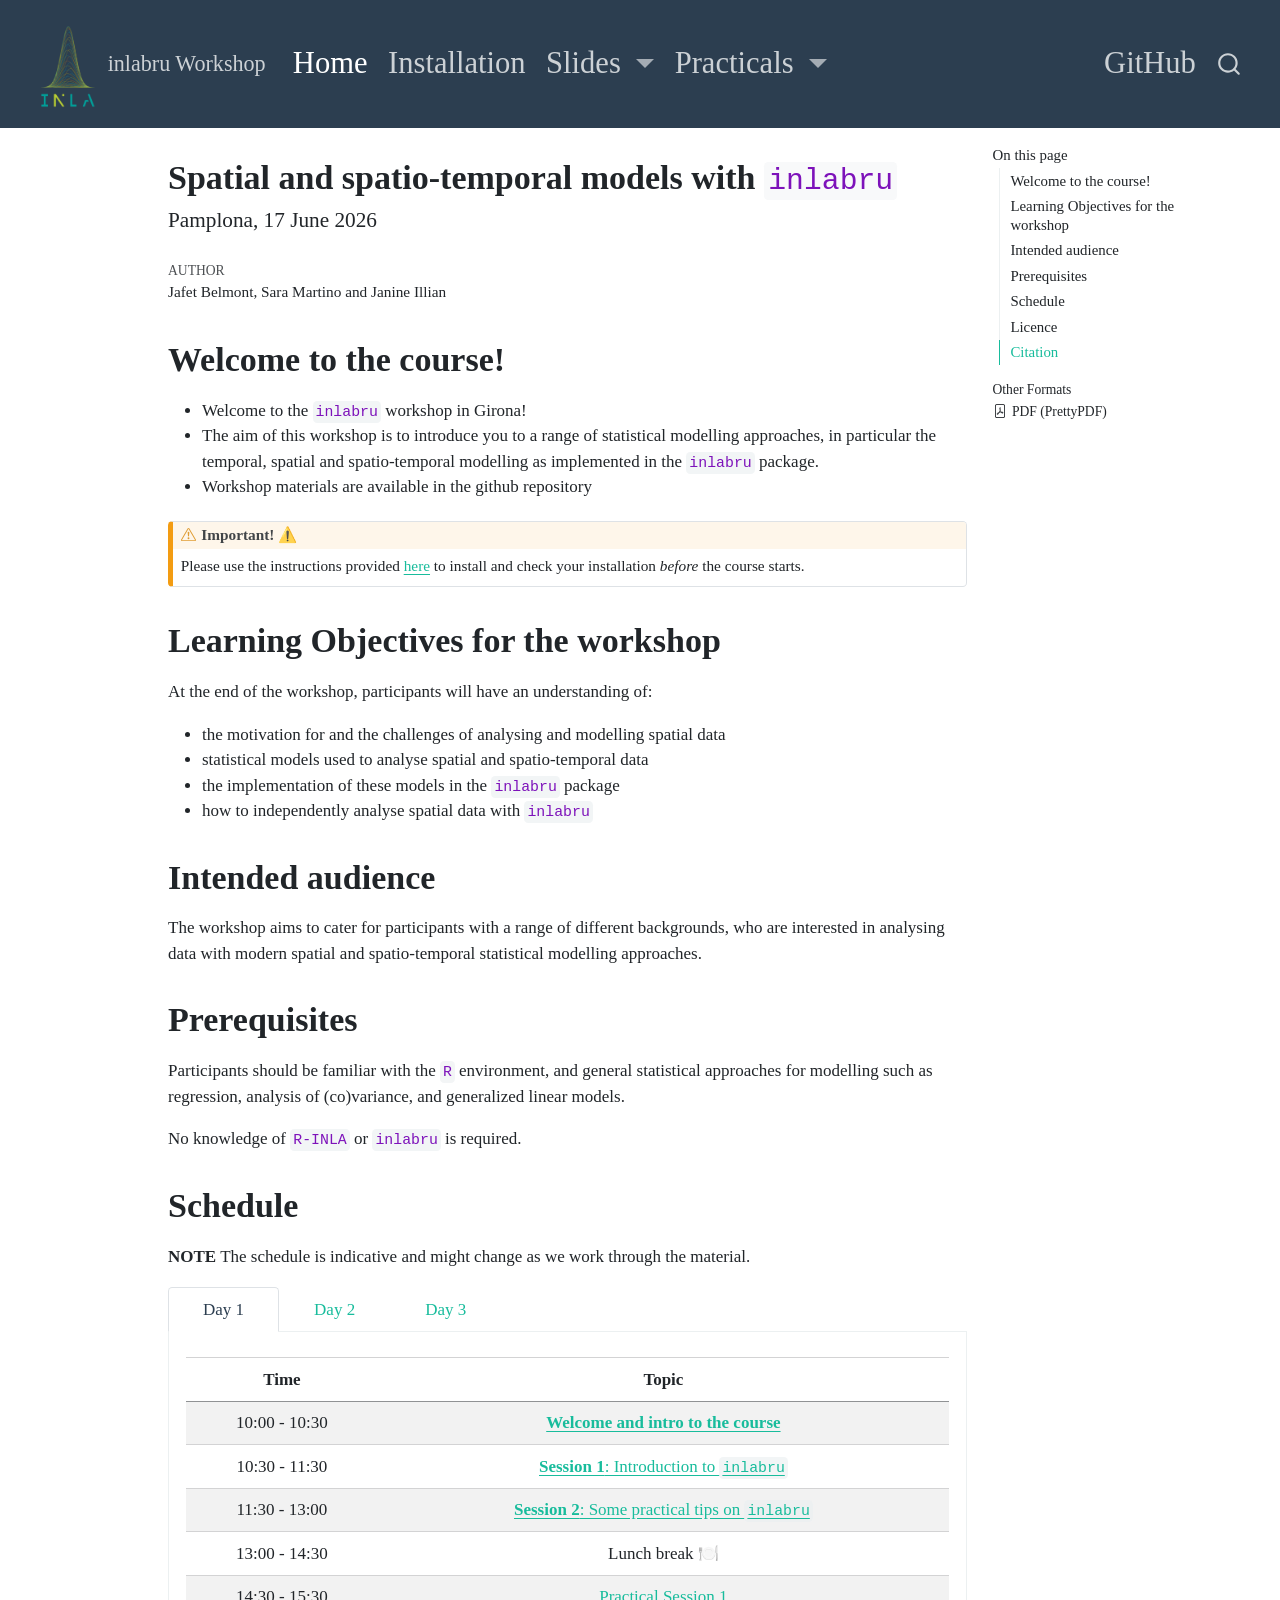
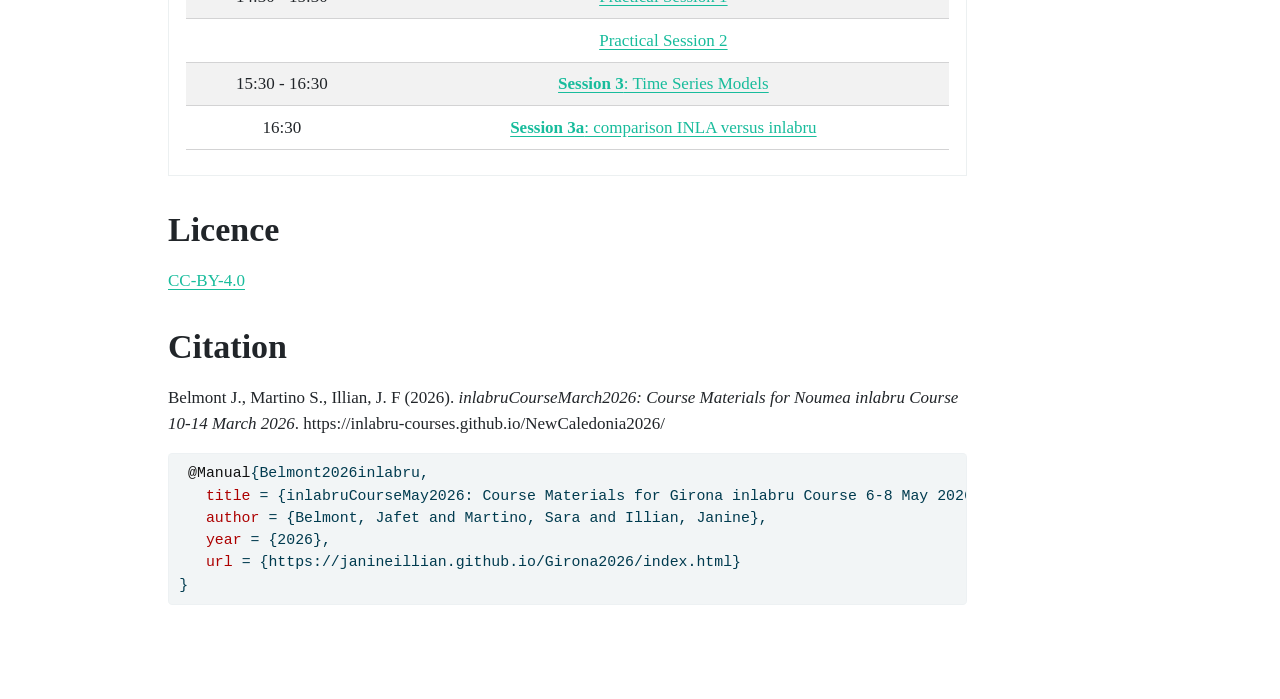
==== index.html @ 35b1e948 "Built site for gh-pages" ====
<!DOCTYPE html>
<html xmlns="http://www.w3.org/1999/xhtml" lang="en" xml:lang="en"><head>

<meta charset="utf-8">
<meta name="generator" content="quarto-1.8.27">

<meta name="viewport" content="width=device-width, initial-scale=1.0, user-scalable=yes">

<meta name="author" content="Jafet Belmont, Sara Martino and Janine Illian">

<title>Spatial and spatio-temporal models with inlabru – inlabru Workshop</title>
<style>
code{white-space: pre-wrap;}
span.smallcaps{font-variant: small-caps;}
div.columns{display: flex; gap: min(4vw, 1.5em);}
div.column{flex: auto; overflow-x: auto;}
div.hanging-indent{margin-left: 1.5em; text-indent: -1.5em;}
ul.task-list{list-style: none;}
ul.task-list li input[type="checkbox"] {
  width: 0.8em;
  margin: 0 0.8em 0.2em -1em; /* quarto-specific, see https://github.com/quarto-dev/quarto-cli/issues/4556 */ 
  vertical-align: middle;
}
/* CSS for syntax highlighting */
html { -webkit-text-size-adjust: 100%; }
pre > code.sourceCode { white-space: pre; position: relative; }
pre > code.sourceCode > span { display: inline-block; line-height: 1.25; }
pre > code.sourceCode > span:empty { height: 1.2em; }
.sourceCode { overflow: visible; }
code.sourceCode > span { color: inherit; text-decoration: inherit; }
div.sourceCode { margin: 1em 0; }
pre.sourceCode { margin: 0; }
@media screen {
div.sourceCode { overflow: auto; }
}
@media print {
pre > code.sourceCode { white-space: pre-wrap; }
pre > code.sourceCode > span { text-indent: -5em; padding-left: 5em; }
}
pre.numberSource code
  { counter-reset: source-line 0; }
pre.numberSource code > span
  { position: relative; left: -4em; counter-increment: source-line; }
pre.numberSource code > span > a:first-child::before
  { content: counter(source-line);
    position: relative; left: -1em; text-align: right; vertical-align: baseline;
    border: none; display: inline-block;
    -webkit-touch-callout: none; -webkit-user-select: none;
    -khtml-user-select: none; -moz-user-select: none;
    -ms-user-select: none; user-select: none;
    padding: 0 4px; width: 4em;
  }
pre.numberSource { margin-left: 3em;  padding-left: 4px; }
div.sourceCode
  {   }
@media screen {
pre > code.sourceCode > span > a:first-child::before { text-decoration: underline; }
}
</style>


<script src="site_libs/quarto-nav/quarto-nav.js"></script>
<script src="site_libs/quarto-nav/headroom.min.js"></script>
<script src="site_libs/clipboard/clipboard.min.js"></script>
<script src="site_libs/quarto-search/autocomplete.umd.js"></script>
<script src="site_libs/quarto-search/fuse.min.js"></script>
<script src="site_libs/quarto-search/quarto-search.js"></script>
<meta name="quarto:offset" content="./">
<script src="site_libs/quarto-html/quarto.js" type="module"></script>
<script src="site_libs/quarto-html/tabsets/tabsets.js" type="module"></script>
<script src="site_libs/quarto-html/axe/axe-check.js" type="module"></script>
<script src="site_libs/quarto-html/popper.min.js"></script>
<script src="site_libs/quarto-html/tippy.umd.min.js"></script>
<script src="site_libs/quarto-html/anchor.min.js"></script>
<link href="site_libs/quarto-html/tippy.css" rel="stylesheet">
<link href="site_libs/quarto-html/quarto-syntax-highlighting-ed96de9b727972fe78a7b5d16c58bf87.css" rel="stylesheet" id="quarto-text-highlighting-styles">
<script src="site_libs/bootstrap/bootstrap.min.js"></script>
<link href="site_libs/bootstrap/bootstrap-icons.css" rel="stylesheet">
<link href="site_libs/bootstrap/bootstrap-f18c9281aea6facc909155da86b4dea4.min.css" rel="stylesheet" append-hash="true" id="quarto-bootstrap" data-mode="light">
<script id="quarto-search-options" type="application/json">{
  "location": "navbar",
  "copy-button": false,
  "collapse-after": 3,
  "panel-placement": "end",
  "type": "overlay",
  "limit": 50,
  "keyboard-shortcut": [
    "f",
    "/",
    "s"
  ],
  "show-item-context": false,
  "language": {
    "search-no-results-text": "No results",
    "search-matching-documents-text": "matching documents",
    "search-copy-link-title": "Copy link to search",
    "search-hide-matches-text": "Hide additional matches",
    "search-more-match-text": "more match in this document",
    "search-more-matches-text": "more matches in this document",
    "search-clear-button-title": "Clear",
    "search-text-placeholder": "",
    "search-detached-cancel-button-title": "Cancel",
    "search-submit-button-title": "Submit",
    "search-label": "Search"
  }
}</script>


<link rel="stylesheet" href="include/webex.css">
</head>

<body class="nav-fixed quarto-light">

<div id="quarto-search-results"></div>
  <header id="quarto-header" class="headroom fixed-top">
    <nav class="navbar navbar-expand-lg " data-bs-theme="dark">
      <div class="navbar-container container-fluid">
      <div class="navbar-brand-container mx-auto">
    <a href="./index.html" class="navbar-brand navbar-brand-logo">
    <img src="./Image/INLA_logo.png" alt="" class="navbar-logo light-content">
    <img src="./Image/INLA_logo.png" alt="" class="navbar-logo dark-content">
    </a>
    <a class="navbar-brand" href="./index.html">
    <span class="navbar-title">inlabru Workshop</span>
    </a>
  </div>
            <div id="quarto-search" class="" title="Search"></div>
          <button class="navbar-toggler" type="button" data-bs-toggle="collapse" data-bs-target="#navbarCollapse" aria-controls="navbarCollapse" role="menu" aria-expanded="false" aria-label="Toggle navigation" onclick="if (window.quartoToggleHeadroom) { window.quartoToggleHeadroom(); }">
  <span class="navbar-toggler-icon"></span>
</button>
          <div class="collapse navbar-collapse" id="navbarCollapse">
            <ul class="navbar-nav navbar-nav-scroll me-auto">
  <li class="nav-item">
    <a class="nav-link active" href="./index.html" aria-current="page"> 
<span class="menu-text">Home</span></a>
  </li>  
  <li class="nav-item">
    <a class="nav-link" href="./Install_software.html"> 
<span class="menu-text">Installation</span></a>
  </li>  
  <li class="nav-item dropdown ">
    <a class="nav-link dropdown-toggle" href="#" id="nav-menu-slides" role="link" data-bs-toggle="dropdown" aria-expanded="false">
 <span class="menu-text">Slides</span>
    </a>
    <ul class="dropdown-menu" aria-labelledby="nav-menu-slides">    
        <li>
    <a class="dropdown-item" href="./Slides_Janine_pdf/intro_slides_inlabru_course.pdf">
 <span class="dropdown-text">Slides Intro</span></a>
  </li>  
        <li>
    <a class="dropdown-item" href="./slides/slides_1.html">
 <span class="dropdown-text">Slides 1 - Introduction</span></a>
  </li>  
        <li>
    <a class="dropdown-item" href="./slides/slides_2.html">
 <span class="dropdown-text">Slides 2 - Practical tips</span></a>
  </li>  
        <li>
    <a class="dropdown-item" href="./slides/slides_3.html">
 <span class="dropdown-text">Slides 3 - Temporal Models</span></a>
  </li>  
        <li>
    <a class="dropdown-item" href="./Slides_Janine_pdf/inla_inlabru_comparison.pdf" target="_blank">
 <span class="dropdown-text">Lecture 3a - Comparison INLA and inlabru (PDF)</span></a>
  </li>  
        <li>
    <a class="dropdown-item" href="./Slides_Janine_pdf/slides_session4_inlabru.pdf" target="_blank">
 <span class="dropdown-text">Lecture 4 - Intro to spatial modelling (PDF)</span></a>
  </li>  
        <li>
    <a class="dropdown-item" href="./Slides_Janine_pdf/slides_session5_inlabru.pdf" target="_blank">
 <span class="dropdown-text">Lecture 5 - Area Data (PDF)</span></a>
  </li>  
        <li>
    <a class="dropdown-item" href="./Slides_Janine_pdf/slides_session6_inlabru.pdf" target="_blank">
 <span class="dropdown-text">Lecture 6 - Geostatistics (PDF)</span></a>
  </li>  
        <li>
    <a class="dropdown-item" href="./Slides_Janine_pdf/slides_session7_inlabru.pdf" target="_blank">
 <span class="dropdown-text">Lecture 7 - Point Processes (PDF)</span></a>
  </li>  
        <li>
    <a class="dropdown-item" href="./slides/slides_spatioTemporal.html">
 <span class="dropdown-text">Slides 8 - Spatio-Temporal Models</span></a>
  </li>  
        <li>
    <a class="dropdown-item" href="./slides/slides_Model_Comparison.html">
 <span class="dropdown-text">Slides 9 - Model Comparison</span></a>
  </li>  
        <li>
    <a class="dropdown-item" href="./Slides_Janine_pdf/slides_session10_inlabru.pdf" target="_blank">
 <span class="dropdown-text">Slides 10 - Multiple Likelihoods Models</span></a>
  </li>  
    </ul>
  </li>
  <li class="nav-item dropdown ">
    <a class="nav-link dropdown-toggle" href="#" id="nav-menu-practicals" role="link" data-bs-toggle="dropdown" aria-expanded="false">
 <span class="menu-text">Practicals</span>
    </a>
    <ul class="dropdown-menu" aria-labelledby="nav-menu-practicals">    
        <li>
    <a class="dropdown-item" href="./practicals/LMM_ex.html">
 <span class="dropdown-text">Practical 1 - Fit LMM</span></a>
  </li>  
        <li>
    <a class="dropdown-item" href="./practicals/GLMM_fit.html">
 <span class="dropdown-text">Practical 2 - Fit GLMM</span></a>
  </li>  
        <li>
    <a class="dropdown-item" href="./day2_practical_3.html">
 <span class="dropdown-text">Practical 3 - Temporal Models</span></a>
  </li>  
        <li>
    <a class="dropdown-item" href="./day2_practical_4.html">
 <span class="dropdown-text">Practical 4 - Spatial Data Types</span></a>
  </li>  
        <li>
    <a class="dropdown-item" href="./day3_practical_5.html">
 <span class="dropdown-text">Practical 5 - Spatial Models</span></a>
  </li>  
        <li>
    <a class="dropdown-item" href="./day4_practical_6.html">
 <span class="dropdown-text">Practical 6 - Spatio-Temporal Models and Model Comparison</span></a>
  </li>  
        <li>
    <a class="dropdown-item" href="./day4_practical_7.html">
 <span class="dropdown-text">Practical 7 - Multiple Likelihoods Models</span></a>
  </li>  
    </ul>
  </li>
</ul>
            <ul class="navbar-nav navbar-nav-scroll ms-auto">
  <li class="nav-item">
    <a class="nav-link" href="https://github.com/inlabru-courses/NewCaledonia2026"> <i class="bi bi-brands/github" role="img">
</i> 
<span class="menu-text">GitHub</span></a>
  </li>  
</ul>
          </div> <!-- /navcollapse -->
            <div class="quarto-navbar-tools">
</div>
      </div> <!-- /container-fluid -->
    </nav>
</header>
<!-- content -->
<div id="quarto-content" class="quarto-container page-columns page-rows-contents page-layout-article page-navbar">
<!-- sidebar -->
<!-- margin-sidebar -->
    <div id="quarto-margin-sidebar" class="sidebar margin-sidebar">
        <nav id="TOC" role="doc-toc" class="toc-active">
    <h2 id="toc-title">On this page</h2>
   
  <ul>
  <li><a href="#welcome-to-the-course" id="toc-welcome-to-the-course" class="nav-link active" data-scroll-target="#welcome-to-the-course">Welcome to the course!</a></li>
  <li><a href="#learning-objectives-for-the-workshop" id="toc-learning-objectives-for-the-workshop" class="nav-link" data-scroll-target="#learning-objectives-for-the-workshop">Learning Objectives for the workshop</a></li>
  <li><a href="#intended-audience" id="toc-intended-audience" class="nav-link" data-scroll-target="#intended-audience">Intended audience</a></li>
  <li><a href="#prerequisites" id="toc-prerequisites" class="nav-link" data-scroll-target="#prerequisites">Prerequisites</a></li>
  <li><a href="#schedule-tabs" id="toc-schedule-tabs" class="nav-link" data-scroll-target="#schedule-tabs">Schedule</a></li>
  <li><a href="#licence" id="toc-licence" class="nav-link" data-scroll-target="#licence">Licence</a></li>
  <li><a href="#citation" id="toc-citation" class="nav-link" data-scroll-target="#citation">Citation</a></li>
  </ul>
<div class="quarto-alternate-formats"><h2>Other Formats</h2><ul><li><a href="index.pdf"><i class="bi bi-file-pdf"></i>PDF (PrettyPDF)</a></li></ul></div></nav>
    </div>
<!-- main -->
<main class="content" id="quarto-document-content">

<header id="title-block-header" class="quarto-title-block default">
<div class="quarto-title">
<h1 class="title">Spatial and spatio-temporal models with <code>inlabru</code></h1>
<p class="subtitle lead">Pamplona, 17 June 2026</p>
</div>



<div class="quarto-title-meta">

    <div>
    <div class="quarto-title-meta-heading">Author</div>
    <div class="quarto-title-meta-contents">
             <p>Jafet Belmont, Sara Martino and Janine Illian </p>
          </div>
  </div>
    
  
    
  </div>
  


</header>


<section id="welcome-to-the-course" class="level1">
<h1>Welcome to the course!</h1>
<ul>
<li>Welcome to the <code>inlabru</code> workshop in Girona!</li>
<li>The aim of this workshop is to introduce you to a range of statistical modelling approaches, in particular the temporal, spatial and spatio-temporal modelling as implemented in the <code>inlabru</code> package.</li>
<li>Workshop materials are available in the github repository</li>
</ul>
<div class="callout callout-style-default callout-warning callout-titled">
<div class="callout-header d-flex align-content-center">
<div class="callout-icon-container">
<i class="callout-icon"></i>
</div>
<div class="callout-title-container flex-fill">
<span class="screen-reader-only">Warning</span>Important! ⚠️
</div>
</div>
<div class="callout-body-container callout-body">
<p>Please use the instructions provided <a href="./Install_software.html">here</a> to install and check your installation <em>before</em> the course starts.</p>
</div>
</div>
</section>
<section id="learning-objectives-for-the-workshop" class="level1">
<h1>Learning Objectives for the workshop</h1>
<p>At the end of the workshop, participants will have an understanding of:</p>
<ul>
<li>the motivation for and the challenges of analysing and modelling spatial data</li>
<li>statistical models used to analyse spatial and spatio-temporal data</li>
<li>the implementation of these models in the <code>inlabru</code> package</li>
<li>how to independently analyse spatial data with <code>inlabru</code></li>
</ul>
</section>
<section id="intended-audience" class="level1">
<h1>Intended audience</h1>
<p>The workshop aims to cater for participants with a range of different backgrounds, who are interested in analysing data with modern spatial and spatio-temporal statistical modelling approaches.</p>
</section>
<section id="prerequisites" class="level1">
<h1>Prerequisites</h1>
<p>Participants should be familiar with the <code>R</code> environment, and general statistical approaches for modelling such as regression, analysis of (co)variance, and generalized linear models.​</p>
<p>No knowledge of <code>R-INLA</code> or <code>inlabru</code> is required.</p>
</section>
<section id="schedule-tabs" class="level1">
<h1>Schedule</h1>
<p><strong>NOTE</strong> The schedule is indicative and might change as we work through the material.</p>
<div class="tabset-margin-container"></div><div class="panel-tabset">
<ul class="nav nav-tabs" role="tablist"><li class="nav-item" role="presentation"><a class="nav-link active" id="tabset-1-1-tab" data-bs-toggle="tab" data-bs-target="#tabset-1-1" role="tab" aria-controls="tabset-1-1" aria-selected="true" href="">Day 1</a></li><li class="nav-item" role="presentation"><a class="nav-link" id="tabset-1-2-tab" data-bs-toggle="tab" data-bs-target="#tabset-1-2" role="tab" aria-controls="tabset-1-2" aria-selected="false" href="">Day 2</a></li><li class="nav-item" role="presentation"><a class="nav-link" id="tabset-1-3-tab" data-bs-toggle="tab" data-bs-target="#tabset-1-3" role="tab" aria-controls="tabset-1-3" aria-selected="false" href="">Day 3</a></li></ul>
<div class="tab-content">
<div id="tabset-1-1" class="tab-pane active" role="tabpanel" aria-labelledby="tabset-1-1-tab">
<table class="table-striped table-hover caption-top table">
<thead>
<tr class="header">
<th style="text-align: center;">Time</th>
<th style="text-align: center;">Topic</th>
</tr>
</thead>
<tbody>
<tr class="odd">
<td style="text-align: center;">10:00 - 10:30</td>
<td style="text-align: center;"><a href="Slides_Janine_pdf/intro_slides_inlabru_course.pdf"><strong>Welcome and intro to the course</strong></a></td>
</tr>
<tr class="even">
<td style="text-align: center;">10:30 - 11:30</td>
<td style="text-align: center;"><a href="slides/slides_1.html"><strong>Session 1</strong>: Introduction to <code>inlabru</code></a></td>
</tr>
<tr class="odd">
<td style="text-align: center;">11:30 - 13:00</td>
<td style="text-align: center;"><a href="slides/slides_2.html"><strong>Session 2</strong>: Some practical tips on <code>inlabru</code></a></td>
</tr>
<tr class="even">
<td style="text-align: center;">13:00 - 14:30</td>
<td style="text-align: center;">Lunch break 🍽️</td>
</tr>
<tr class="odd">
<td style="text-align: center;">14:30 - 15:30</td>
<td style="text-align: center;"><a href="./practicals/LMM_ex.html">Practical Session 1</a></td>
</tr>
<tr class="even">
<td style="text-align: center;"></td>
<td style="text-align: center;"><a href="./practicals/GLMM_fit.html">Practical Session 2</a></td>
</tr>
<tr class="odd">
<td style="text-align: center;">15:30 - 16:30</td>
<td style="text-align: center;"><a href="slides/slides_3.html"><strong>Session 3</strong>: Time Series Models</a></td>
</tr>
<tr class="even">
<td style="text-align: center;">16:30</td>
<td style="text-align: center;"><a href="Slides_Janine_pdf/inla_inlabru_comparison.pdf"><strong>Session 3a</strong>: comparison INLA versus inlabru</a></td>
</tr>
</tbody>
</table>
</div>
<div id="tabset-1-2" class="tab-pane" role="tabpanel" aria-labelledby="tabset-1-2-tab">
<table class="table-striped table-hover caption-top table">
<thead>
<tr class="header">
<th style="text-align: center;">Time</th>
<th style="text-align: center;">Topic</th>
</tr>
</thead>
<tbody>
<tr class="odd">
<td style="text-align: center;">9:15 - 11:00</td>
<td style="text-align: center;"><a href="day2_practical_3.html">Practical Session 3</a></td>
</tr>
<tr class="even">
<td style="text-align: center;">11:00 - 12:00</td>
<td style="text-align: center;"><a href="Slides_Janine_pdf/slides_session_4_inlabru.pdf"><strong>Session 4</strong>: Introduction to Spatial Statistics</a></td>
</tr>
<tr class="odd">
<td style="text-align: center;">12:00 - 13:00</td>
<td style="text-align: center;">Lunch break 🍽️</td>
</tr>
<tr class="even">
<td style="text-align: center;">13:00 - 14:00</td>
<td style="text-align: center;"><a href="day2_practical_4.html">Practical Session 4</a></td>
</tr>
<tr class="odd">
<td style="text-align: center;">14.00 - 15:00</td>
<td style="text-align: center;"><a href="Slides_Janine_pdf/slides_session_5_inlabru.pdf"><strong>Session 5</strong>: Areal processes</a></td>
</tr>
<tr class="even">
<td style="text-align: center;">15:00 - 16:00</td>
<td style="text-align: center;"><a href="Slides_Janine_pdf/slides_session_6_inlabru.pdf"><strong>Session 6</strong>: Geostatistics</a></td>
</tr>
</tbody>
</table>
</div>
<div id="tabset-1-3" class="tab-pane" role="tabpanel" aria-labelledby="tabset-1-3-tab">
<table class="table-striped table-hover caption-top table">
<thead>
<tr class="header">
<th style="text-align: center;">Time</th>
<th style="text-align: center;">Topic</th>
</tr>
</thead>
<tbody>
<tr class="odd">
<td style="text-align: center;">09:15 - 11:00</td>
<td style="text-align: center;"><a href="day3_practical_5.html">Practical Session 5</a></td>
</tr>
<tr class="even">
<td style="text-align: center;">11:00 - 12:00</td>
<td style="text-align: center;"><a href="Slides_Janine_pdf/slides_session_7_inlabru.pdf"><strong>Session 7</strong>: Point Processes</a></td>
</tr>
<tr class="odd">
<td style="text-align: center;">12:00 - 13:00</td>
<td style="text-align: center;">Lunch break 🍽️</td>
</tr>
<tr class="even">
<td style="text-align: center;">13:00 - 14:00</td>
<td style="text-align: center;"><a href="day3_practical_5.html">Practical Session 5 (continued)</a></td>
</tr>
<tr class="odd">
<td style="text-align: center;">14:00 - 15:00</td>
<td style="text-align: center;"><a href="./slides/slides_spatioTemporal.html"><strong>Session 8</strong>: Spatiotemporal models</a></td>
</tr>
<tr class="even">
<td style="text-align: center;">15:00 - 16:00</td>
<td style="text-align: center;"><a href="Slides_Janine_pdf/slides_session_10_inlabru.pdf"><strong>Session 9</strong>: Multi-likelihood/joint likelihood models</a></td>
</tr>
<tr class="odd">
<td style="text-align: center;">16:00 - 17:00</td>
<td style="text-align: center;"><a href="./slides/slides_Closing_Remarks.html">Closing session</a> and discussion</td>
</tr>
</tbody>
</table>
</div>
</div>
</div>
</section>
<section id="licence" class="level1">
<h1>Licence</h1>
<p><a href="https://creativecommons.org/licenses/by/4.0/">CC-BY-4.0</a></p>
</section>
<section id="citation" class="level1">
<h1>Citation</h1>
<p>Belmont J., Martino S., Illian, J. F (2026). <em>inlabruCourseMarch2026: Course Materials for Noumea inlabru Course 10-14 March 2026</em>. https://inlabru-courses.github.io/NewCaledonia2026/</p>
<div class="code-copy-outer-scaffold"><div class="sourceCode" id="cb1"><pre class="sourceCode bibtex code-with-copy"><code class="sourceCode bibtex"><span id="cb1-1"><a href="#cb1-1" aria-hidden="true" tabindex="-1"></a><span class="co"> </span><span class="va">@Manual</span>{<span class="ot">Belmont2026inlabru</span>,</span>
<span id="cb1-2"><a href="#cb1-2" aria-hidden="true" tabindex="-1"></a>   <span class="dt">title</span> = {inlabruCourseMay2026: Course Materials for Girona inlabru Course 6-8 May 2026},</span>
<span id="cb1-3"><a href="#cb1-3" aria-hidden="true" tabindex="-1"></a>   <span class="dt">author</span> = {Belmont, Jafet and Martino, Sara and Illian, Janine},</span>
<span id="cb1-4"><a href="#cb1-4" aria-hidden="true" tabindex="-1"></a>   <span class="dt">year</span> = {2026},</span>
<span id="cb1-5"><a href="#cb1-5" aria-hidden="true" tabindex="-1"></a>   <span class="dt">url</span> = {https://janineillian.github.io/Girona2026/index.html}</span>
<span id="cb1-6"><a href="#cb1-6" aria-hidden="true" tabindex="-1"></a>}</span></code></pre></div><button title="Copy to Clipboard" class="code-copy-button"><i class="bi"></i></button></div>


</section>

</main> <!-- /main -->
<script>

/* update total correct if #webex-total_correct exists */
update_total_correct = function() {
  console.log("webex: update total_correct");

  var t = document.getElementsByClassName("webex-total_correct");
  for (var i = 0; i < t.length; i++) {
    p = t[i].parentElement;
    var correct = p.getElementsByClassName("webex-correct").length;
    var solvemes = p.getElementsByClassName("webex-solveme").length;
    var radiogroups = p.getElementsByClassName("webex-radiogroup").length;
    var selects = p.getElementsByClassName("webex-select").length;

    t[i].innerHTML = correct + " of " + (solvemes + radiogroups + selects) + " correct";
  }
}

/* webex-solution button toggling function */
b_func = function() {
  console.log("webex: toggle hide");

  var cl = this.parentElement.classList;
  if (cl.contains('open')) {
    cl.remove("open");
  } else {
    cl.add("open");
  }
}

/* check answers */
check_func = function() {
  console.log("webex: check answers");

  var cl = this.parentElement.classList;
  if (cl.contains('unchecked')) {
    cl.remove("unchecked");
    this.innerHTML = "Hide Answers";
  } else {
    cl.add("unchecked");
    this.innerHTML = "Show Answers";
  }
}

/* function for checking solveme answers */
solveme_func = function(e) {
  console.log("webex: check solveme");

  var real_answers = JSON.parse(this.dataset.answer);
  var my_answer = this.value;
  var cl = this.classList;
  if (cl.contains("ignorecase")) {
    my_answer = my_answer.toLowerCase();
  }
  if (cl.contains("nospaces")) {
    my_answer = my_answer.replace(/ /g, "")
  }

  if (my_answer == "") {
    cl.remove("webex-correct");
    cl.remove("webex-incorrect");
  } else if (real_answers.includes(my_answer)) {
    cl.add("webex-correct");
    cl.remove("webex-incorrect");
  } else {
    cl.add("webex-incorrect");
    cl.remove("webex-correct");
  }

  // match numeric answers within a specified tolerance
  if(this.dataset.tol > 0){
    var tol = JSON.parse(this.dataset.tol);
    var matches = real_answers.map(x => Math.abs(x - my_answer) < tol)
    if (matches.reduce((a, b) => a + b, 0) > 0) {
      cl.add("webex-correct");
    } else {
      cl.remove("webex-correct");
    }
  }

  // added regex bit
  if (cl.contains("regex")){
    answer_regex = RegExp(real_answers.join("|"))
    if (answer_regex.test(my_answer)) {
      cl.add("webex-correct");
    }
  }

  update_total_correct();
}

/* function for checking select answers */
select_func = function(e) {
  console.log("webex: check select");

  var cl = this.classList

  /* add style */
  cl.remove("webex-incorrect");
  cl.remove("webex-correct");
  if (this.value == "answer") {
    cl.add("webex-correct");
  } else if (this.value != "blank") {
    cl.add("webex-incorrect");
  }

  update_total_correct();
}

/* function for checking radiogroups answers */
radiogroups_func = function(e) {
  console.log("webex: check radiogroups");

  var checked_button = document.querySelector('input[name=' + this.id + ']:checked');
  var cl = checked_button.parentElement.classList;
  var labels = checked_button.parentElement.parentElement.children;

  /* get rid of styles */
  for (i = 0; i < labels.length; i++) {
    labels[i].classList.remove("webex-incorrect");
    labels[i].classList.remove("webex-correct");
  }

  /* add style */
  if (checked_button.value == "answer") {
    cl.add("webex-correct");
  } else {
    cl.add("webex-incorrect");
  }

  update_total_correct();
}

window.onload = function() {
  console.log("webex onload");
  /* set up solution buttons */
  var buttons = document.getElementsByTagName("button");

  for (var i = 0; i < buttons.length; i++) {
    if (buttons[i].parentElement.classList.contains('webex-solution')) {
      buttons[i].onclick = b_func;
    }
  }

  var check_sections = document.getElementsByClassName("webex-check");
  console.log("check:", check_sections.length);
  for (var i = 0; i < check_sections.length; i++) {
    check_sections[i].classList.add("unchecked");

    let btn = document.createElement("button");
    btn.innerHTML = "Show Answers";
    btn.classList.add("webex-check-button");
    btn.onclick = check_func;
    check_sections[i].appendChild(btn);

    let spn = document.createElement("span");
    spn.classList.add("webex-total_correct");
    check_sections[i].appendChild(spn);
  }

  /* set up webex-solveme inputs */
  var solveme = document.getElementsByClassName("webex-solveme");

  for (var i = 0; i < solveme.length; i++) {
    /* make sure input boxes don't auto-anything */
    solveme[i].setAttribute("autocomplete","off");
    solveme[i].setAttribute("autocorrect", "off");
    solveme[i].setAttribute("autocapitalize", "off");
    solveme[i].setAttribute("spellcheck", "false");
    solveme[i].value = "";

    /* adjust answer for ignorecase or nospaces */
    var cl = solveme[i].classList;
    var real_answer = solveme[i].dataset.answer;
    if (cl.contains("ignorecase")) {
      real_answer = real_answer.toLowerCase();
    }
    if (cl.contains("nospaces")) {
      real_answer = real_answer.replace(/ /g, "");
    }
    solveme[i].dataset.answer = real_answer;

    /* attach checking function */
    solveme[i].onkeyup = solveme_func;
    solveme[i].onchange = solveme_func;

    solveme[i].insertAdjacentHTML("afterend", " <span class='webex-icon'></span>")
  }

  /* set up radiogroups */
  var radiogroups = document.getElementsByClassName("webex-radiogroup");
  for (var i = 0; i < radiogroups.length; i++) {
    radiogroups[i].onchange = radiogroups_func;
  }

  /* set up selects */
  var selects = document.getElementsByClassName("webex-select");
  for (var i = 0; i < selects.length; i++) {
    selects[i].onchange = select_func;
    selects[i].insertAdjacentHTML("afterend", " <span class='webex-icon'></span>")
  }

  update_total_correct();
}

</script>
<script id="quarto-html-after-body" type="application/javascript">
  window.document.addEventListener("DOMContentLoaded", function (event) {
    const icon = "";
    const anchorJS = new window.AnchorJS();
    anchorJS.options = {
      placement: 'right',
      icon: icon
    };
    anchorJS.add('.anchored');
    const isCodeAnnotation = (el) => {
      for (const clz of el.classList) {
        if (clz.startsWith('code-annotation-')) {                     
          return true;
        }
      }
      return false;
    }
    const onCopySuccess = function(e) {
      // button target
      const button = e.trigger;
      // don't keep focus
      button.blur();
      // flash "checked"
      button.classList.add('code-copy-button-checked');
      var currentTitle = button.getAttribute("title");
      button.setAttribute("title", "Copied!");
      let tooltip;
      if (window.bootstrap) {
        button.setAttribute("data-bs-toggle", "tooltip");
        button.setAttribute("data-bs-placement", "left");
        button.setAttribute("data-bs-title", "Copied!");
        tooltip = new bootstrap.Tooltip(button, 
          { trigger: "manual", 
            customClass: "code-copy-button-tooltip",
            offset: [0, -8]});
        tooltip.show();    
      }
      setTimeout(function() {
        if (tooltip) {
          tooltip.hide();
          button.removeAttribute("data-bs-title");
          button.removeAttribute("data-bs-toggle");
          button.removeAttribute("data-bs-placement");
        }
        button.setAttribute("title", currentTitle);
        button.classList.remove('code-copy-button-checked');
      }, 1000);
      // clear code selection
      e.clearSelection();
    }
    const getTextToCopy = function(trigger) {
      const outerScaffold = trigger.parentElement.cloneNode(true);
      const codeEl = outerScaffold.querySelector('code');
      for (const childEl of codeEl.children) {
        if (isCodeAnnotation(childEl)) {
          childEl.remove();
        }
      }
      return codeEl.innerText;
    }
    const clipboard = new window.ClipboardJS('.code-copy-button:not([data-in-quarto-modal])', {
      text: getTextToCopy
    });
    clipboard.on('success', onCopySuccess);
    if (window.document.getElementById('quarto-embedded-source-code-modal')) {
      const clipboardModal = new window.ClipboardJS('.code-copy-button[data-in-quarto-modal]', {
        text: getTextToCopy,
        container: window.document.getElementById('quarto-embedded-source-code-modal')
      });
      clipboardModal.on('success', onCopySuccess);
    }
      var localhostRegex = new RegExp(/^(?:http|https):\/\/localhost\:?[0-9]*\//);
      var mailtoRegex = new RegExp(/^mailto:/);
        var filterRegex = new RegExp('/' + window.location.host + '/');
      var isInternal = (href) => {
          return filterRegex.test(href) || localhostRegex.test(href) || mailtoRegex.test(href);
      }
      // Inspect non-navigation links and adorn them if external
     var links = window.document.querySelectorAll('a[href]:not(.nav-link):not(.navbar-brand):not(.toc-action):not(.sidebar-link):not(.sidebar-item-toggle):not(.pagination-link):not(.no-external):not([aria-hidden]):not(.dropdown-item):not(.quarto-navigation-tool):not(.about-link)');
      for (var i=0; i<links.length; i++) {
        const link = links[i];
        if (!isInternal(link.href)) {
          // undo the damage that might have been done by quarto-nav.js in the case of
          // links that we want to consider external
          if (link.dataset.originalHref !== undefined) {
            link.href = link.dataset.originalHref;
          }
        }
      }
    function tippyHover(el, contentFn, onTriggerFn, onUntriggerFn) {
      const config = {
        allowHTML: true,
        maxWidth: 500,
        delay: 100,
        arrow: false,
        appendTo: function(el) {
            return el.parentElement;
        },
        interactive: true,
        interactiveBorder: 10,
        theme: 'quarto',
        placement: 'bottom-start',
      };
      if (contentFn) {
        config.content = contentFn;
      }
      if (onTriggerFn) {
        config.onTrigger = onTriggerFn;
      }
      if (onUntriggerFn) {
        config.onUntrigger = onUntriggerFn;
      }
      window.tippy(el, config); 
    }
    const noterefs = window.document.querySelectorAll('a[role="doc-noteref"]');
    for (var i=0; i<noterefs.length; i++) {
      const ref = noterefs[i];
      tippyHover(ref, function() {
        // use id or data attribute instead here
        let href = ref.getAttribute('data-footnote-href') || ref.getAttribute('href');
        try { href = new URL(href).hash; } catch {}
        const id = href.replace(/^#\/?/, "");
        const note = window.document.getElementById(id);
        if (note) {
          return note.innerHTML;
        } else {
          return "";
        }
      });
    }
    const xrefs = window.document.querySelectorAll('a.quarto-xref');
    const processXRef = (id, note) => {
      // Strip column container classes
      const stripColumnClz = (el) => {
        el.classList.remove("page-full", "page-columns");
        if (el.children) {
          for (const child of el.children) {
            stripColumnClz(child);
          }
        }
      }
      stripColumnClz(note)
      if (id === null || id.startsWith('sec-')) {
        // Special case sections, only their first couple elements
        const container = document.createElement("div");
        if (note.children && note.children.length > 2) {
          container.appendChild(note.children[0].cloneNode(true));
          for (let i = 1; i < note.children.length; i++) {
            const child = note.children[i];
            if (child.tagName === "P" && child.innerText === "") {
              continue;
            } else {
              container.appendChild(child.cloneNode(true));
              break;
            }
          }
          if (window.Quarto?.typesetMath) {
            window.Quarto.typesetMath(container);
          }
          return container.innerHTML
        } else {
          if (window.Quarto?.typesetMath) {
            window.Quarto.typesetMath(note);
          }
          return note.innerHTML;
        }
      } else {
        // Remove any anchor links if they are present
        const anchorLink = note.querySelector('a.anchorjs-link');
        if (anchorLink) {
          anchorLink.remove();
        }
        if (window.Quarto?.typesetMath) {
          window.Quarto.typesetMath(note);
        }
        if (note.classList.contains("callout")) {
          return note.outerHTML;
        } else {
          return note.innerHTML;
        }
      }
    }
    for (var i=0; i<xrefs.length; i++) {
      const xref = xrefs[i];
      tippyHover(xref, undefined, function(instance) {
        instance.disable();
        let url = xref.getAttribute('href');
        let hash = undefined; 
        if (url.startsWith('#')) {
          hash = url;
        } else {
          try { hash = new URL(url).hash; } catch {}
        }
        if (hash) {
          const id = hash.replace(/^#\/?/, "");
          const note = window.document.getElementById(id);
          if (note !== null) {
            try {
              const html = processXRef(id, note.cloneNode(true));
              instance.setContent(html);
            } finally {
              instance.enable();
              instance.show();
            }
          } else {
            // See if we can fetch this
            fetch(url.split('#')[0])
            .then(res => res.text())
            .then(html => {
              const parser = new DOMParser();
              const htmlDoc = parser.parseFromString(html, "text/html");
              const note = htmlDoc.getElementById(id);
              if (note !== null) {
                const html = processXRef(id, note);
                instance.setContent(html);
              } 
            }).finally(() => {
              instance.enable();
              instance.show();
            });
          }
        } else {
          // See if we can fetch a full url (with no hash to target)
          // This is a special case and we should probably do some content thinning / targeting
          fetch(url)
          .then(res => res.text())
          .then(html => {
            const parser = new DOMParser();
            const htmlDoc = parser.parseFromString(html, "text/html");
            const note = htmlDoc.querySelector('main.content');
            if (note !== null) {
              // This should only happen for chapter cross references
              // (since there is no id in the URL)
              // remove the first header
              if (note.children.length > 0 && note.children[0].tagName === "HEADER") {
                note.children[0].remove();
              }
              const html = processXRef(null, note);
              instance.setContent(html);
            } 
          }).finally(() => {
            instance.enable();
            instance.show();
          });
        }
      }, function(instance) {
      });
    }
        let selectedAnnoteEl;
        const selectorForAnnotation = ( cell, annotation) => {
          let cellAttr = 'data-code-cell="' + cell + '"';
          let lineAttr = 'data-code-annotation="' +  annotation + '"';
          const selector = 'span[' + cellAttr + '][' + lineAttr + ']';
          return selector;
        }
        const selectCodeLines = (annoteEl) => {
          const doc = window.document;
          const targetCell = annoteEl.getAttribute("data-target-cell");
          const targetAnnotation = annoteEl.getAttribute("data-target-annotation");
          const annoteSpan = window.document.querySelector(selectorForAnnotation(targetCell, targetAnnotation));
          const lines = annoteSpan.getAttribute("data-code-lines").split(",");
          const lineIds = lines.map((line) => {
            return targetCell + "-" + line;
          })
          let top = null;
          let height = null;
          let parent = null;
          if (lineIds.length > 0) {
              //compute the position of the single el (top and bottom and make a div)
              const el = window.document.getElementById(lineIds[0]);
              top = el.offsetTop;
              height = el.offsetHeight;
              parent = el.parentElement.parentElement;
            if (lineIds.length > 1) {
              const lastEl = window.document.getElementById(lineIds[lineIds.length - 1]);
              const bottom = lastEl.offsetTop + lastEl.offsetHeight;
              height = bottom - top;
            }
            if (top !== null && height !== null && parent !== null) {
              // cook up a div (if necessary) and position it 
              let div = window.document.getElementById("code-annotation-line-highlight");
              if (div === null) {
                div = window.document.createElement("div");
                div.setAttribute("id", "code-annotation-line-highlight");
                div.style.position = 'absolute';
                parent.appendChild(div);
              }
              div.style.top = top - 2 + "px";
              div.style.height = height + 4 + "px";
              div.style.left = 0;
              let gutterDiv = window.document.getElementById("code-annotation-line-highlight-gutter");
              if (gutterDiv === null) {
                gutterDiv = window.document.createElement("div");
                gutterDiv.setAttribute("id", "code-annotation-line-highlight-gutter");
                gutterDiv.style.position = 'absolute';
                const codeCell = window.document.getElementById(targetCell);
                const gutter = codeCell.querySelector('.code-annotation-gutter');
                gutter.appendChild(gutterDiv);
              }
              gutterDiv.style.top = top - 2 + "px";
              gutterDiv.style.height = height + 4 + "px";
            }
            selectedAnnoteEl = annoteEl;
          }
        };
        const unselectCodeLines = () => {
          const elementsIds = ["code-annotation-line-highlight", "code-annotation-line-highlight-gutter"];
          elementsIds.forEach((elId) => {
            const div = window.document.getElementById(elId);
            if (div) {
              div.remove();
            }
          });
          selectedAnnoteEl = undefined;
        };
          // Handle positioning of the toggle
      window.addEventListener(
        "resize",
        throttle(() => {
          elRect = undefined;
          if (selectedAnnoteEl) {
            selectCodeLines(selectedAnnoteEl);
          }
        }, 10)
      );
      function throttle(fn, ms) {
      let throttle = false;
      let timer;
        return (...args) => {
          if(!throttle) { // first call gets through
              fn.apply(this, args);
              throttle = true;
          } else { // all the others get throttled
              if(timer) clearTimeout(timer); // cancel #2
              timer = setTimeout(() => {
                fn.apply(this, args);
                timer = throttle = false;
              }, ms);
          }
        };
      }
        // Attach click handler to the DT
        const annoteDls = window.document.querySelectorAll('dt[data-target-cell]');
        for (const annoteDlNode of annoteDls) {
          annoteDlNode.addEventListener('click', (event) => {
            const clickedEl = event.target;
            if (clickedEl !== selectedAnnoteEl) {
              unselectCodeLines();
              const activeEl = window.document.querySelector('dt[data-target-cell].code-annotation-active');
              if (activeEl) {
                activeEl.classList.remove('code-annotation-active');
              }
              selectCodeLines(clickedEl);
              clickedEl.classList.add('code-annotation-active');
            } else {
              // Unselect the line
              unselectCodeLines();
              clickedEl.classList.remove('code-annotation-active');
            }
          });
        }
    const findCites = (el) => {
      const parentEl = el.parentElement;
      if (parentEl) {
        const cites = parentEl.dataset.cites;
        if (cites) {
          return {
            el,
            cites: cites.split(' ')
          };
        } else {
          return findCites(el.parentElement)
        }
      } else {
        return undefined;
      }
    };
    var bibliorefs = window.document.querySelectorAll('a[role="doc-biblioref"]');
    for (var i=0; i<bibliorefs.length; i++) {
      const ref = bibliorefs[i];
      const citeInfo = findCites(ref);
      if (citeInfo) {
        tippyHover(citeInfo.el, function() {
          var popup = window.document.createElement('div');
          citeInfo.cites.forEach(function(cite) {
            var citeDiv = window.document.createElement('div');
            citeDiv.classList.add('hanging-indent');
            citeDiv.classList.add('csl-entry');
            var biblioDiv = window.document.getElementById('ref-' + cite);
            if (biblioDiv) {
              citeDiv.innerHTML = biblioDiv.innerHTML;
            }
            popup.appendChild(citeDiv);
          });
          return popup.innerHTML;
        });
      }
    }
  });
  </script>
</div> <!-- /content -->




</body></html>
---- site_libs/quarto-html/tippy.css ----
.tippy-box[data-animation=fade][data-state=hidden]{opacity:0}[data-tippy-root]{max-width:calc(100vw - 10px)}.tippy-box{position:relative;background-color:#333;color:#fff;border-radius:4px;font-size:14px;line-height:1.4;white-space:normal;outline:0;transition-property:transform,visibility,opacity}.tippy-box[data-placement^=top]>.tippy-arrow{bottom:0}.tippy-box[data-placement^=top]>.tippy-arrow:before{bottom:-7px;left:0;border-width:8px 8px 0;border-top-color:initial;transform-origin:center top}.tippy-box[data-placement^=bottom]>.tippy-arrow{top:0}.tippy-box[data-placement^=bottom]>.tippy-arrow:before{top:-7px;left:0;border-width:0 8px 8px;border-bottom-color:initial;transform-origin:center bottom}.tippy-box[data-placement^=left]>.tippy-arrow{right:0}.tippy-box[data-placement^=left]>.tippy-arrow:before{border-width:8px 0 8px 8px;border-left-color:initial;right:-7px;transform-origin:center left}.tippy-box[data-placement^=right]>.tippy-arrow{left:0}.tippy-box[data-placement^=right]>.tippy-arrow:before{left:-7px;border-width:8px 8px 8px 0;border-right-color:initial;transform-origin:center right}.tippy-box[data-inertia][data-state=visible]{transition-timing-function:cubic-bezier(.54,1.5,.38,1.11)}.tippy-arrow{width:16px;height:16px;color:#333}.tippy-arrow:before{content:"";position:absolute;border-color:transparent;border-style:solid}.tippy-content{position:relative;padding:5px 9px;z-index:1}
---- site_libs/quarto-html/quarto-syntax-highlighting-ed96de9b727972fe78a7b5d16c58bf87.css ----
/* quarto syntax highlight colors */
:root {
  --quarto-hl-ot-color: #003B4F;
  --quarto-hl-at-color: #657422;
  --quarto-hl-ss-color: #20794D;
  --quarto-hl-an-color: #5E5E5E;
  --quarto-hl-fu-color: #4758AB;
  --quarto-hl-st-color: #20794D;
  --quarto-hl-cf-color: #003B4F;
  --quarto-hl-op-color: #5E5E5E;
  --quarto-hl-er-color: #AD0000;
  --quarto-hl-bn-color: #AD0000;
  --quarto-hl-al-color: #AD0000;
  --quarto-hl-va-color: #111111;
  --quarto-hl-bu-color: inherit;
  --quarto-hl-ex-color: inherit;
  --quarto-hl-pp-color: #AD0000;
  --quarto-hl-in-color: #5E5E5E;
  --quarto-hl-vs-color: #20794D;
  --quarto-hl-wa-color: #5E5E5E;
  --quarto-hl-do-color: #5E5E5E;
  --quarto-hl-im-color: #00769E;
  --quarto-hl-ch-color: #20794D;
  --quarto-hl-dt-color: #AD0000;
  --quarto-hl-fl-color: #AD0000;
  --quarto-hl-co-color: #5E5E5E;
  --quarto-hl-cv-color: #5E5E5E;
  --quarto-hl-cn-color: #8f5902;
  --quarto-hl-sc-color: #5E5E5E;
  --quarto-hl-dv-color: #AD0000;
  --quarto-hl-kw-color: #003B4F;
}

/* other quarto variables */
:root {
  --quarto-font-monospace: SFMono-Regular, Menlo, Monaco, Consolas, "Liberation Mono", "Courier New", monospace;
}

/* syntax highlight based on Pandoc's rules */
pre > code.sourceCode > span {
  color: #003B4F;
}

code.sourceCode > span {
  color: #003B4F;
}

div.sourceCode,
div.sourceCode pre.sourceCode {
  color: #003B4F;
}

/* Normal */
code span {
  color: #003B4F;
}

/* Alert */
code span.al {
  color: #AD0000;
  font-style: inherit;
}

/* Annotation */
code span.an {
  color: #5E5E5E;
  font-style: inherit;
}

/* Attribute */
code span.at {
  color: #657422;
  font-style: inherit;
}

/* BaseN */
code span.bn {
  color: #AD0000;
  font-style: inherit;
}

/* BuiltIn */
code span.bu {
  font-style: inherit;
}

/* ControlFlow */
code span.cf {
  color: #003B4F;
  font-weight: bold;
  font-style: inherit;
}

/* Char */
code span.ch {
  color: #20794D;
  font-style: inherit;
}

/* Constant */
code span.cn {
  color: #8f5902;
  font-style: inherit;
}

/* Comment */
code span.co {
  color: #5E5E5E;
  font-style: inherit;
}

/* CommentVar */
code span.cv {
  color: #5E5E5E;
  font-style: italic;
}

/* Documentation */
code span.do {
  color: #5E5E5E;
  font-style: italic;
}

/* DataType */
code span.dt {
  color: #AD0000;
  font-style: inherit;
}

/* DecVal */
code span.dv {
  color: #AD0000;
  font-style: inherit;
}

/* Error */
code span.er {
  color: #AD0000;
  font-style: inherit;
}

/* Extension */
code span.ex {
  font-style: inherit;
}

/* Float */
code span.fl {
  color: #AD0000;
  font-style: inherit;
}

/* Function */
code span.fu {
  color: #4758AB;
  font-style: inherit;
}

/* Import */
code span.im {
  color: #00769E;
  font-style: inherit;
}

/* Information */
code span.in {
  color: #5E5E5E;
  font-style: inherit;
}

/* Keyword */
code span.kw {
  color: #003B4F;
  font-weight: bold;
  font-style: inherit;
}

/* Operator */
code span.op {
  color: #5E5E5E;
  font-style: inherit;
}

/* Other */
code span.ot {
  color: #003B4F;
  font-style: inherit;
}

/* Preprocessor */
code span.pp {
  color: #AD0000;
  font-style: inherit;
}

/* SpecialChar */
code span.sc {
  color: #5E5E5E;
  font-style: inherit;
}

/* SpecialString */
code span.ss {
  color: #20794D;
  font-style: inherit;
}

/* String */
code span.st {
  color: #20794D;
  font-style: inherit;
}

/* Variable */
code span.va {
  color: #111111;
  font-style: inherit;
}

/* VerbatimString */
code span.vs {
  color: #20794D;
  font-style: inherit;
}

/* Warning */
code span.wa {
  color: #5E5E5E;
  font-style: italic;
}

.prevent-inlining {
  content: "</";
}

/*# sourceMappingURL=0920dd6d7437995b8cdf7429764427b1.css.map */
---- include/webex.css ----
/* ===================================== */
/* Flatly-based color variables */
/* ===================================== */

:root {
  --incorrect: var(--bs-danger);
  --incorrect-alpha: rgba(var(--bs-danger-rgb), 0.15);

  --correct: var(--bs-success);
  --correct-alpha: rgba(var(--bs-success-rgb), 0.15);

  --highlight: var(--bs-primary);
}


/* ===================================== */
/* Webex container */
/* ===================================== */

.webex-box {
  border: 2px solid var(--highlight);
  padding: 0.5em 0.75em;
  margin: 1em 0;
  border-radius: 0.5rem;
  background-color: var(--bs-light);
}

.webex-total_correct {
  margin-left: 1em;
}

.unchecked .webex-total_correct {
  display: none;
}


/* ===================================== */
/* Unchecked state */
/* ===================================== */

.unchecked .webex-incorrect,
.unchecked .webex-correct {
  border: 2px dotted var(--bs-secondary);
  background-color: white !important;
}


/* ===================================== */
/* Inputs */
/* ===================================== */

.webex-select,
input.webex-solveme,
.unchecked .webex-radiogroup label.webex-incorrect,
.unchecked .webex-radiogroup label.webex-correct {
  border: 2px dotted var(--bs-secondary);
  background-color: white;
  border-radius: 0.5rem;
}


/* ===================================== */
/* Incorrect state */
/* ===================================== */

.webex-incorrect,
input.webex-solveme.webex-incorrect,
.webex-radiogroup label.webex-incorrect {
  border: 2px dotted var(--incorrect);
  background-color: var(--incorrect-alpha);
  color: black;
  border-radius: 0.5rem;
}


/* ===================================== */
/* Correct state */
/* ===================================== */

.webex-correct,
input.webex-solveme.webex-correct,
.webex-radiogroup label.webex-correct {
  border: 2px solid var(--correct);
  background-color: var(--correct-alpha);
  color: black;
  border-radius: 0.5rem;
}


/* ===================================== */
/* Icons */
/* ===================================== */

.unchecked .webex-incorrect span::before,
.unchecked .webex-correct span::before {
  content: "";
}

.webex-incorrect span::before {
  content: "\274C  ";
}

.webex-correct span::before {
  content: "\2705  ";
}


/* ===================================== */
/* Hidden solutions */
/* ===================================== */

.webex-solution {
  height: 2.5em;
  overflow-y: hidden;
  padding: 0.75em;
  margin-bottom: 1rem;
  border-radius: 0.5rem;
}

.webex-solution.open {
  height: auto;
  border: 2px solid var(--highlight);
}

.webex-solution button,
.webex-check-button {
  height: 2em;
  margin-bottom: 0.5em;
  border-radius: 0.5rem;
  background-color: var(--highlight);
  color: white;
  border: none;
  padding: 0 0.75em;
}

.webex-solution pre.sourceCode {
  border-color: var(--correct);
}


/* ===================================== */
/* Radio groups */
/* ===================================== */

.webex-radiogroup {
  margin: 1em 0;
}

.webex-radiogroup label {
  margin-left: 2em;
  text-indent: -1em;
  padding: 0.5em;
  display: block;
  border: 2px solid transparent;
  border-radius: 0.5rem;
}

.webex-radiogroup label input {
  position: relative;
  left: -1em;
}


/* ===================================== */
/* Navbar adjustments */
/* ===================================== */

.navbar-brand img {
  max-height: 90px !important;
}

.navbar {
  padding-top: 0.8rem;
  padding-bottom: 0.8rem;
}

.navbar-nav .nav-link {
  font-size: 1.8rem;
  font-weight: 500;
}

.navbar-brand {
  font-size: 1.3rem;
}


.tiny {
  font-size: 0.3em;  /* adjust as needed */
}
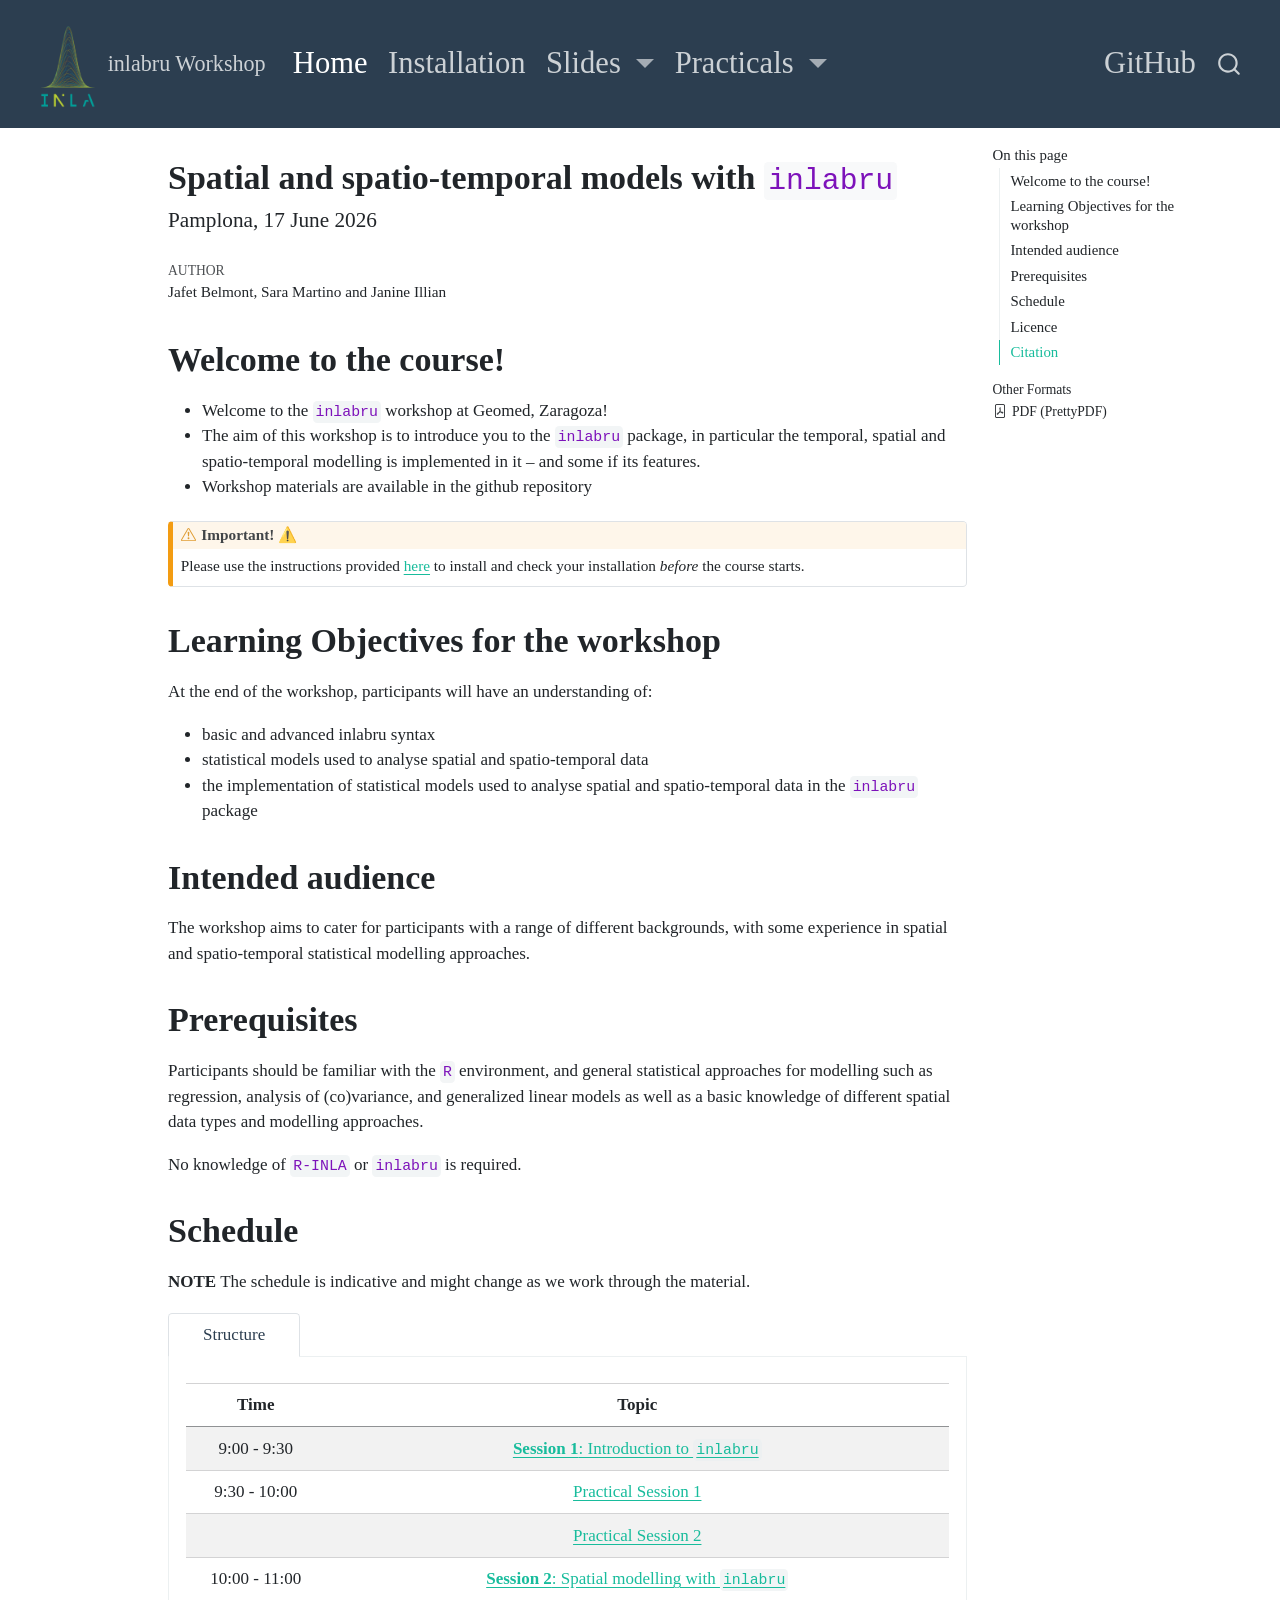
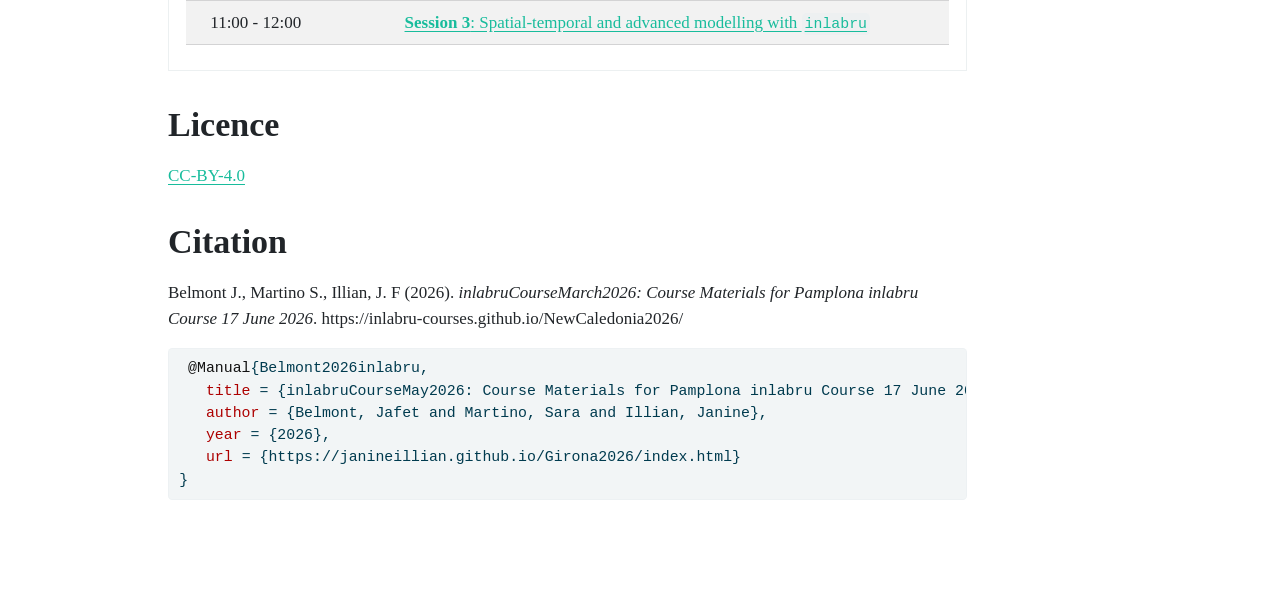
==== commit 3149f532: "Built site for gh-pages" ====
--- a/index.html
+++ b/index.html
@@ -293,8 +293,8 @@
 <section id="welcome-to-the-course" class="level1">
 <h1>Welcome to the course!</h1>
 <ul>
-<li>Welcome to the <code>inlabru</code> workshop in Girona!</li>
-<li>The aim of this workshop is to introduce you to a range of statistical modelling approaches, in particular the temporal, spatial and spatio-temporal modelling as implemented in the <code>inlabru</code> package.</li>
+<li>Welcome to the <code>inlabru</code> workshop at Geomed, Zaragoza!</li>
+<li>The aim of this workshop is to introduce you to the <code>inlabru</code> package, in particular the temporal, spatial and spatio-temporal modelling is implemented in it – and some if its features.</li>
 <li>Workshop materials are available in the github repository</li>
 </ul>
 <div class="callout callout-style-default callout-warning callout-titled">
@@ -315,26 +315,25 @@
 <h1>Learning Objectives for the workshop</h1>
 <p>At the end of the workshop, participants will have an understanding of:</p>
 <ul>
-<li>the motivation for and the challenges of analysing and modelling spatial data</li>
+<li>basic and advanced inlabru syntax</li>
 <li>statistical models used to analyse spatial and spatio-temporal data</li>
-<li>the implementation of these models in the <code>inlabru</code> package</li>
-<li>how to independently analyse spatial data with <code>inlabru</code></li>
+<li>the implementation of statistical models used to analyse spatial and spatio-temporal data in the <code>inlabru</code> package</li>
 </ul>
 </section>
 <section id="intended-audience" class="level1">
 <h1>Intended audience</h1>
-<p>The workshop aims to cater for participants with a range of different backgrounds, who are interested in analysing data with modern spatial and spatio-temporal statistical modelling approaches.</p>
+<p>The workshop aims to cater for participants with a range of different backgrounds, with some experience in spatial and spatio-temporal statistical modelling approaches.</p>
 </section>
 <section id="prerequisites" class="level1">
 <h1>Prerequisites</h1>
-<p>Participants should be familiar with the <code>R</code> environment, and general statistical approaches for modelling such as regression, analysis of (co)variance, and generalized linear models.​</p>
+<p>Participants should be familiar with the <code>R</code> environment, and general statistical approaches for modelling such as regression, analysis of (co)variance, and generalized linear models as well as a basic knowledge of different spatial data types and modelling approaches.​</p>
 <p>No knowledge of <code>R-INLA</code> or <code>inlabru</code> is required.</p>
 </section>
 <section id="schedule-tabs" class="level1">
 <h1>Schedule</h1>
 <p><strong>NOTE</strong> The schedule is indicative and might change as we work through the material.</p>
 <div class="tabset-margin-container"></div><div class="panel-tabset">
-<ul class="nav nav-tabs" role="tablist"><li class="nav-item" role="presentation"><a class="nav-link active" id="tabset-1-1-tab" data-bs-toggle="tab" data-bs-target="#tabset-1-1" role="tab" aria-controls="tabset-1-1" aria-selected="true" href="">Day 1</a></li><li class="nav-item" role="presentation"><a class="nav-link" id="tabset-1-2-tab" data-bs-toggle="tab" data-bs-target="#tabset-1-2" role="tab" aria-controls="tabset-1-2" aria-selected="false" href="">Day 2</a></li><li class="nav-item" role="presentation"><a class="nav-link" id="tabset-1-3-tab" data-bs-toggle="tab" data-bs-target="#tabset-1-3" role="tab" aria-controls="tabset-1-3" aria-selected="false" href="">Day 3</a></li></ul>
+<ul class="nav nav-tabs" role="tablist"><li class="nav-item" role="presentation"><a class="nav-link active" id="tabset-1-1-tab" data-bs-toggle="tab" data-bs-target="#tabset-1-1" role="tab" aria-controls="tabset-1-1" aria-selected="true" href="">Structure</a></li></ul>
 <div class="tab-content">
 <div id="tabset-1-1" class="tab-pane active" role="tabpanel" aria-labelledby="tabset-1-1-tab">
 <table class="table-striped table-hover caption-top table">
@@ -346,112 +345,24 @@
 </thead>
 <tbody>
 <tr class="odd">
-<td style="text-align: center;">10:00 - 10:30</td>
-<td style="text-align: center;"><a href="Slides_Janine_pdf/intro_slides_inlabru_course.pdf"><strong>Welcome and intro to the course</strong></a></td>
+<td style="text-align: center;">9:00 - 9:30</td>
+<td style="text-align: center;"><a href="slides/slides_1.html"><strong>Session 1</strong>: Introduction to <code>inlabru</code></a></td>
 </tr>
 <tr class="even">
-<td style="text-align: center;">10:30 - 11:30</td>
-<td style="text-align: center;"><a href="slides/slides_1.html"><strong>Session 1</strong>: Introduction to <code>inlabru</code></a></td>
+<td style="text-align: center;">9:30 - 10:00</td>
+<td style="text-align: center;"><a href="./practicals/LMM_ex.html">Practical Session 1</a></td>
 </tr>
 <tr class="odd">
-<td style="text-align: center;">11:30 - 13:00</td>
-<td style="text-align: center;"><a href="slides/slides_2.html"><strong>Session 2</strong>: Some practical tips on <code>inlabru</code></a></td>
-</tr>
-<tr class="even">
-<td style="text-align: center;">13:00 - 14:30</td>
-<td style="text-align: center;">Lunch break 🍽️</td>
-</tr>
-<tr class="odd">
-<td style="text-align: center;">14:30 - 15:30</td>
-<td style="text-align: center;"><a href="./practicals/LMM_ex.html">Practical Session 1</a></td>
-</tr>
-<tr class="even">
 <td style="text-align: center;"></td>
 <td style="text-align: center;"><a href="./practicals/GLMM_fit.html">Practical Session 2</a></td>
 </tr>
-<tr class="odd">
-<td style="text-align: center;">15:30 - 16:30</td>
-<td style="text-align: center;"><a href="slides/slides_3.html"><strong>Session 3</strong>: Time Series Models</a></td>
-</tr>
 <tr class="even">
-<td style="text-align: center;">16:30</td>
-<td style="text-align: center;"><a href="Slides_Janine_pdf/inla_inlabru_comparison.pdf"><strong>Session 3a</strong>: comparison INLA versus inlabru</a></td>
-</tr>
-</tbody>
-</table>
-</div>
-<div id="tabset-1-2" class="tab-pane" role="tabpanel" aria-labelledby="tabset-1-2-tab">
-<table class="table-striped table-hover caption-top table">
-<thead>
-<tr class="header">
-<th style="text-align: center;">Time</th>
-<th style="text-align: center;">Topic</th>
-</tr>
-</thead>
-<tbody>
-<tr class="odd">
-<td style="text-align: center;">9:15 - 11:00</td>
-<td style="text-align: center;"><a href="day2_practical_3.html">Practical Session 3</a></td>
-</tr>
-<tr class="even">
-<td style="text-align: center;">11:00 - 12:00</td>
-<td style="text-align: center;"><a href="Slides_Janine_pdf/slides_session_4_inlabru.pdf"><strong>Session 4</strong>: Introduction to Spatial Statistics</a></td>
+<td style="text-align: center;">10:00 - 11:00</td>
+<td style="text-align: center;"><a href="slides/slides_3.html"><strong>Session 2</strong>: Spatial modelling with <code>inlabru</code></a></td>
 </tr>
 <tr class="odd">
-<td style="text-align: center;">12:00 - 13:00</td>
-<td style="text-align: center;">Lunch break 🍽️</td>
-</tr>
-<tr class="even">
-<td style="text-align: center;">13:00 - 14:00</td>
-<td style="text-align: center;"><a href="day2_practical_4.html">Practical Session 4</a></td>
-</tr>
-<tr class="odd">
-<td style="text-align: center;">14.00 - 15:00</td>
-<td style="text-align: center;"><a href="Slides_Janine_pdf/slides_session_5_inlabru.pdf"><strong>Session 5</strong>: Areal processes</a></td>
-</tr>
-<tr class="even">
-<td style="text-align: center;">15:00 - 16:00</td>
-<td style="text-align: center;"><a href="Slides_Janine_pdf/slides_session_6_inlabru.pdf"><strong>Session 6</strong>: Geostatistics</a></td>
-</tr>
-</tbody>
-</table>
-</div>
-<div id="tabset-1-3" class="tab-pane" role="tabpanel" aria-labelledby="tabset-1-3-tab">
-<table class="table-striped table-hover caption-top table">
-<thead>
-<tr class="header">
-<th style="text-align: center;">Time</th>
-<th style="text-align: center;">Topic</th>
-</tr>
-</thead>
-<tbody>
-<tr class="odd">
-<td style="text-align: center;">09:15 - 11:00</td>
-<td style="text-align: center;"><a href="day3_practical_5.html">Practical Session 5</a></td>
-</tr>
-<tr class="even">
 <td style="text-align: center;">11:00 - 12:00</td>
-<td style="text-align: center;"><a href="Slides_Janine_pdf/slides_session_7_inlabru.pdf"><strong>Session 7</strong>: Point Processes</a></td>
-</tr>
-<tr class="odd">
-<td style="text-align: center;">12:00 - 13:00</td>
-<td style="text-align: center;">Lunch break 🍽️</td>
-</tr>
-<tr class="even">
-<td style="text-align: center;">13:00 - 14:00</td>
-<td style="text-align: center;"><a href="day3_practical_5.html">Practical Session 5 (continued)</a></td>
-</tr>
-<tr class="odd">
-<td style="text-align: center;">14:00 - 15:00</td>
-<td style="text-align: center;"><a href="./slides/slides_spatioTemporal.html"><strong>Session 8</strong>: Spatiotemporal models</a></td>
-</tr>
-<tr class="even">
-<td style="text-align: center;">15:00 - 16:00</td>
-<td style="text-align: center;"><a href="Slides_Janine_pdf/slides_session_10_inlabru.pdf"><strong>Session 9</strong>: Multi-likelihood/joint likelihood models</a></td>
-</tr>
-<tr class="odd">
-<td style="text-align: center;">16:00 - 17:00</td>
-<td style="text-align: center;"><a href="./slides/slides_Closing_Remarks.html">Closing session</a> and discussion</td>
+<td style="text-align: center;"><a href="slides/slides_3.html"><strong>Session 3</strong>: Spatial-temporal and advanced modelling with <code>inlabru</code></a></td>
 </tr>
 </tbody>
 </table>
@@ -465,9 +376,9 @@
 </section>
 <section id="citation" class="level1">
 <h1>Citation</h1>
-<p>Belmont J., Martino S., Illian, J. F (2026). <em>inlabruCourseMarch2026: Course Materials for Noumea inlabru Course 10-14 March 2026</em>. https://inlabru-courses.github.io/NewCaledonia2026/</p>
+<p>Belmont J., Martino S., Illian, J. F (2026). <em>inlabruCourseMarch2026: Course Materials for Pamplona inlabru Course 17 June 2026</em>. https://inlabru-courses.github.io/NewCaledonia2026/</p>
 <div class="code-copy-outer-scaffold"><div class="sourceCode" id="cb1"><pre class="sourceCode bibtex code-with-copy"><code class="sourceCode bibtex"><span id="cb1-1"><a href="#cb1-1" aria-hidden="true" tabindex="-1"></a><span class="co"> </span><span class="va">@Manual</span>{<span class="ot">Belmont2026inlabru</span>,</span>
-<span id="cb1-2"><a href="#cb1-2" aria-hidden="true" tabindex="-1"></a>   <span class="dt">title</span> = {inlabruCourseMay2026: Course Materials for Girona inlabru Course 6-8 May 2026},</span>
+<span id="cb1-2"><a href="#cb1-2" aria-hidden="true" tabindex="-1"></a>   <span class="dt">title</span> = {inlabruCourseMay2026: Course Materials for Pamplona inlabru Course 17 June 2026},</span>
 <span id="cb1-3"><a href="#cb1-3" aria-hidden="true" tabindex="-1"></a>   <span class="dt">author</span> = {Belmont, Jafet and Martino, Sara and Illian, Janine},</span>
 <span id="cb1-4"><a href="#cb1-4" aria-hidden="true" tabindex="-1"></a>   <span class="dt">year</span> = {2026},</span>
 <span id="cb1-5"><a href="#cb1-5" aria-hidden="true" tabindex="-1"></a>   <span class="dt">url</span> = {https://janineillian.github.io/Girona2026/index.html}</span>
@@ -756,7 +667,7 @@
     }
       var localhostRegex = new RegExp(/^(?:http|https):\/\/localhost\:?[0-9]*\//);
       var mailtoRegex = new RegExp(/^mailto:/);
-        var filterRegex = new RegExp('/' + window.location.host + '/');
+        var filterRegex = new RegExp("https:\/\/Janineillian\.github\.io\/Pamplona2026\/");
       var isInternal = (href) => {
           return filterRegex.test(href) || localhostRegex.test(href) || mailtoRegex.test(href);
       }
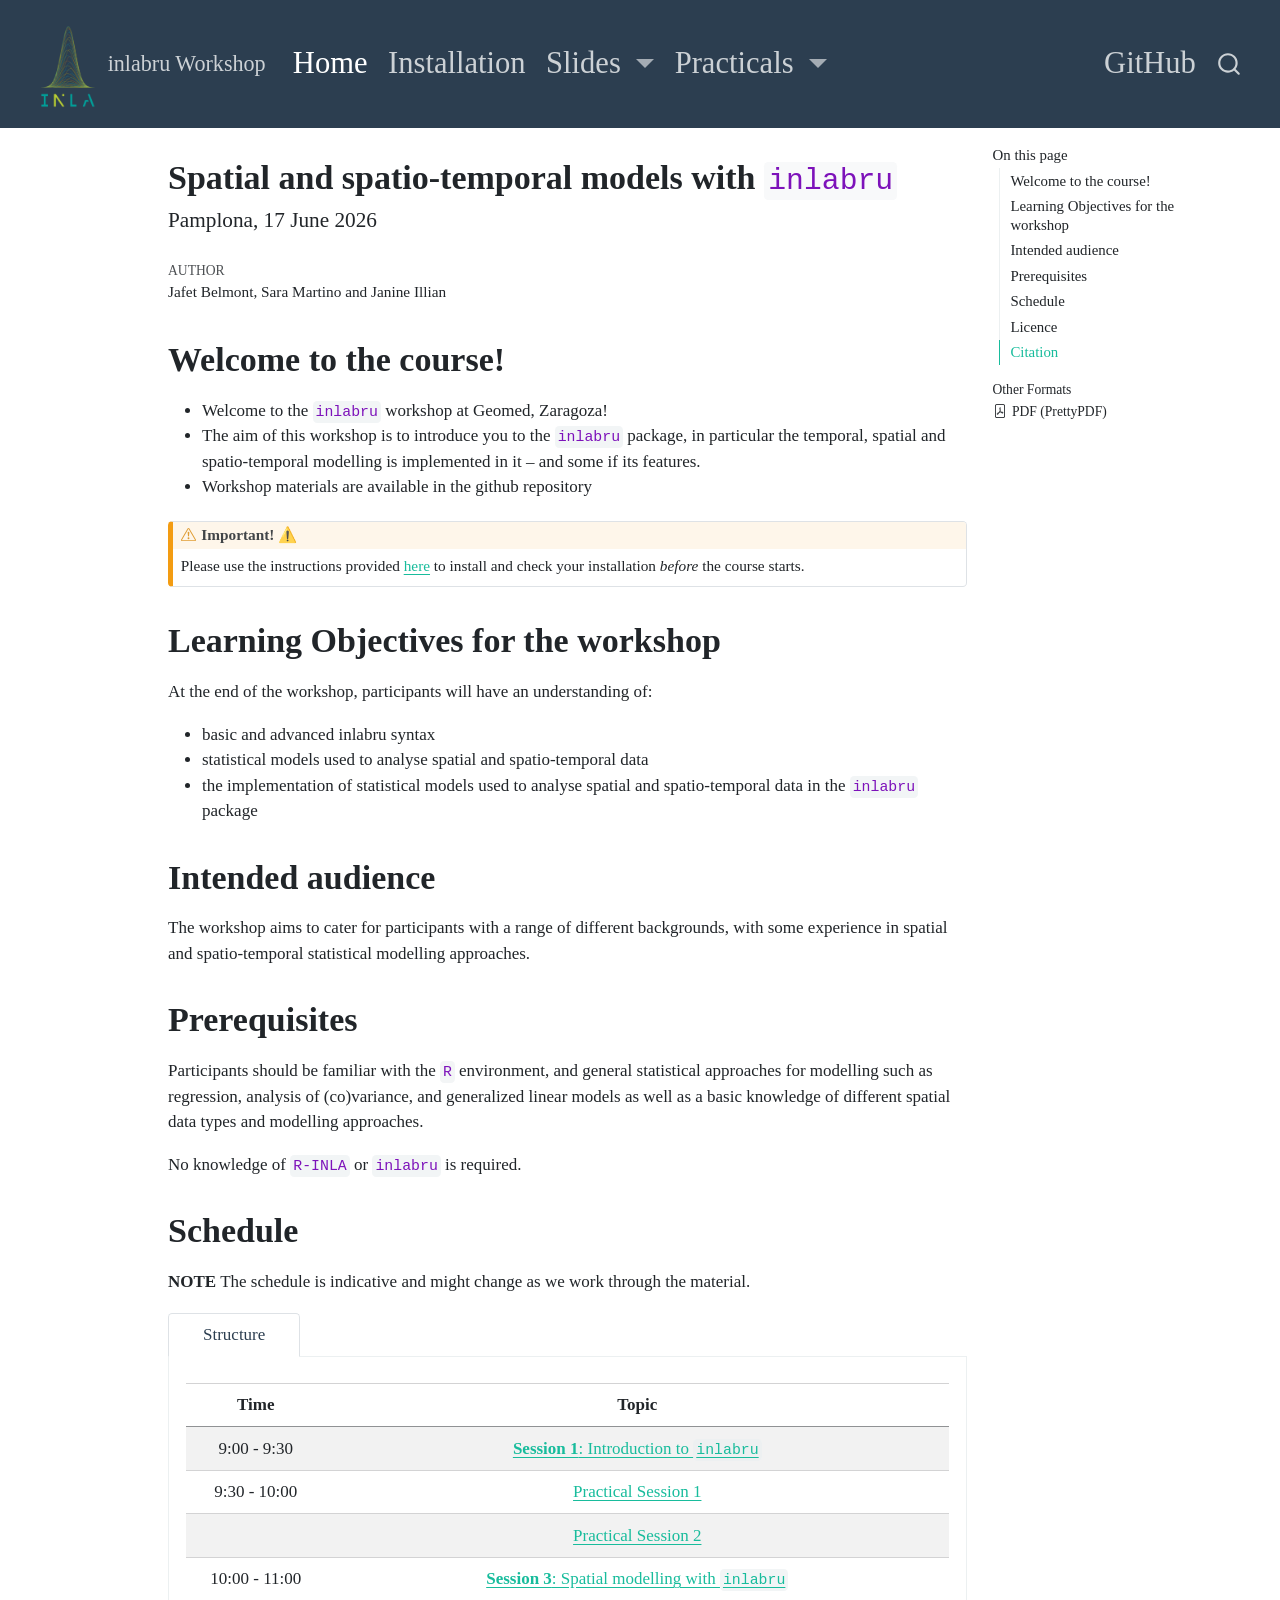
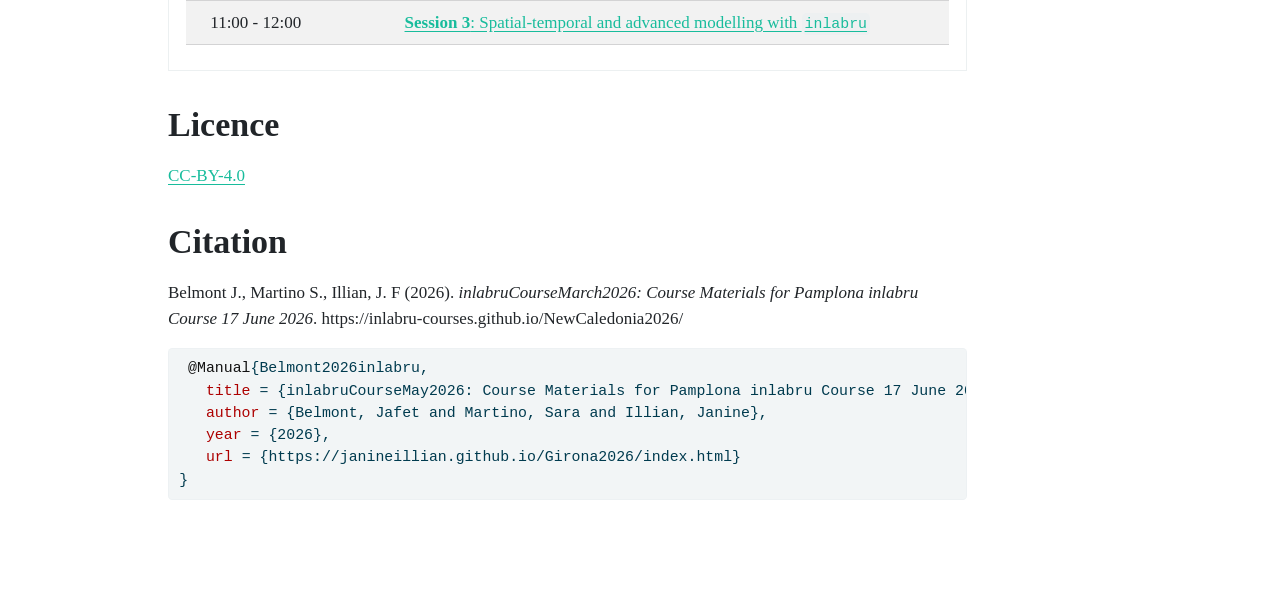
==== commit 63fb83b0: "Built site for gh-pages" ====
--- a/index.html
+++ b/index.html
@@ -358,7 +358,7 @@
 </tr>
 <tr class="even">
 <td style="text-align: center;">10:00 - 11:00</td>
-<td style="text-align: center;"><a href="slides/slides_3.html"><strong>Session 2</strong>: Spatial modelling with <code>inlabru</code></a></td>
+<td style="text-align: center;"><a href="Slides_Janine_pdf/slides_spatial_modelling.pdf"><strong>Session 3</strong>: Spatial modelling with <code>inlabru</code></a></td>
 </tr>
 <tr class="odd">
 <td style="text-align: center;">11:00 - 12:00</td>
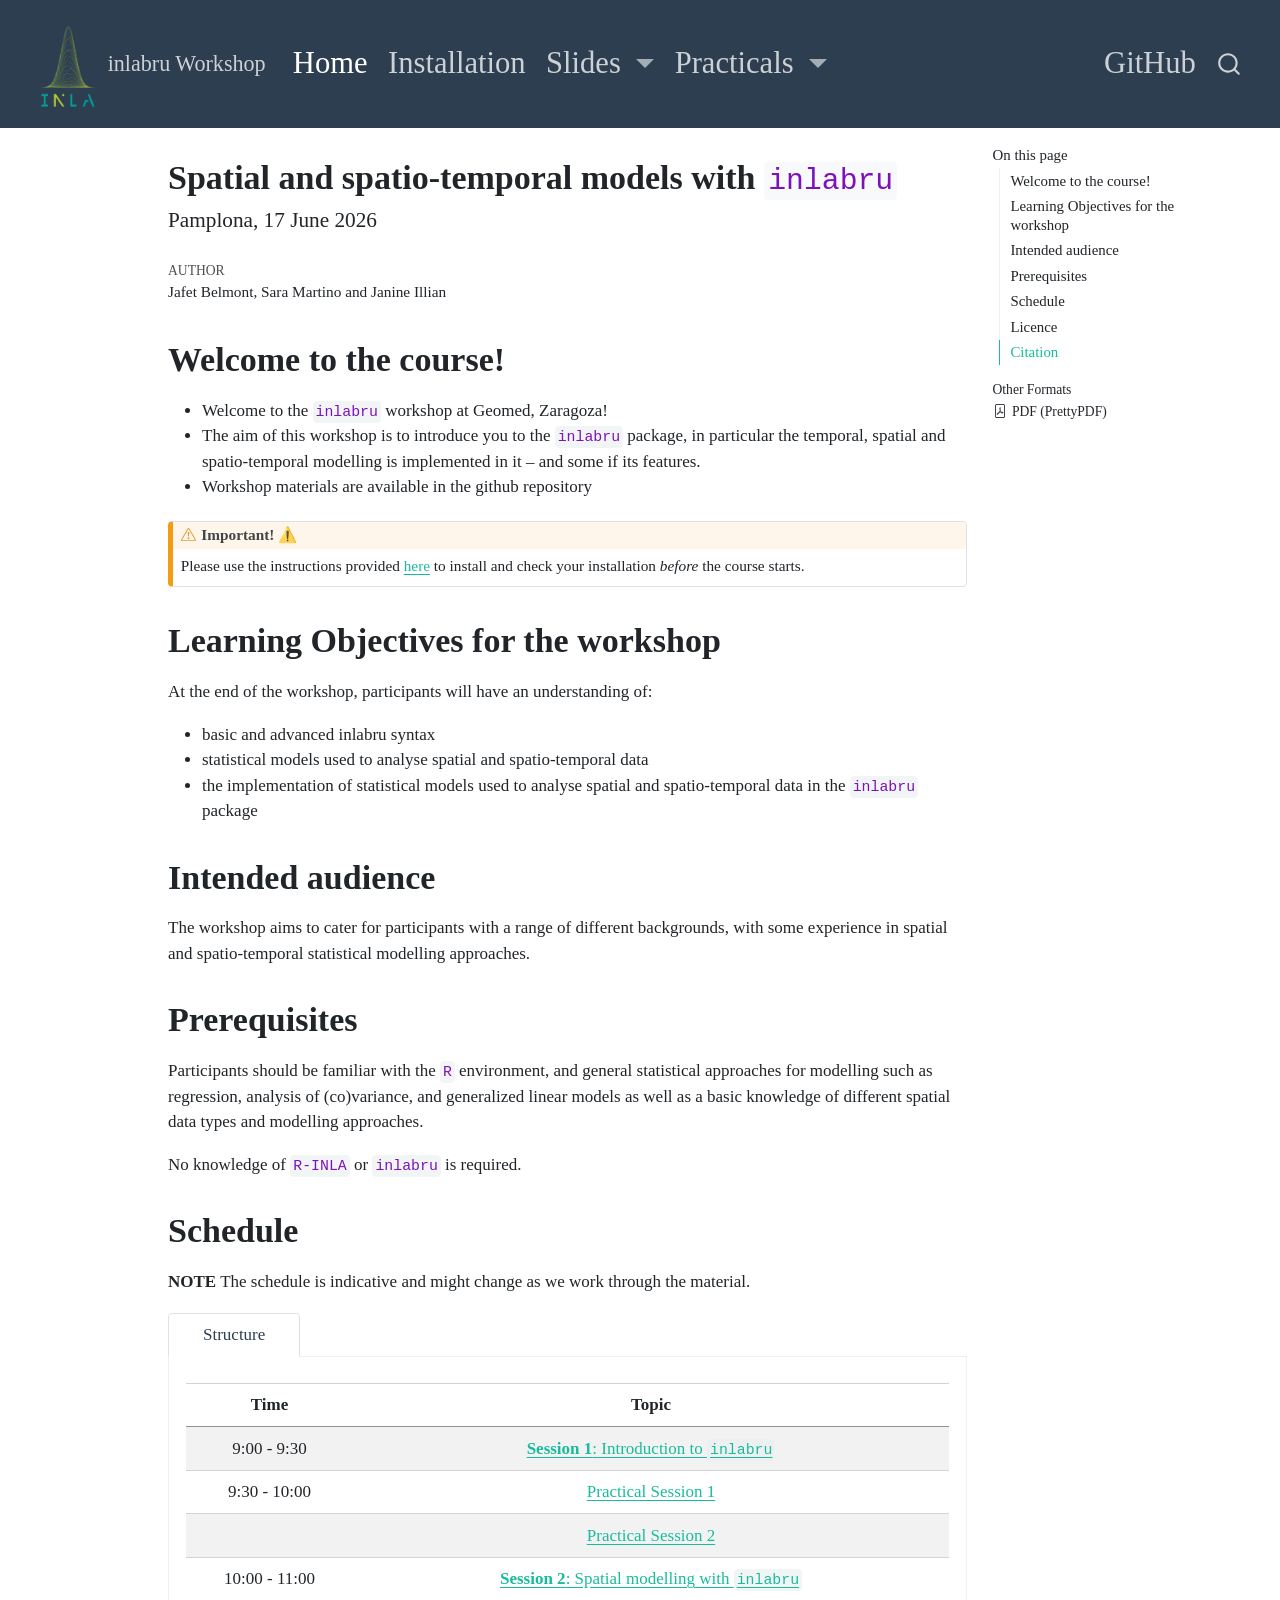
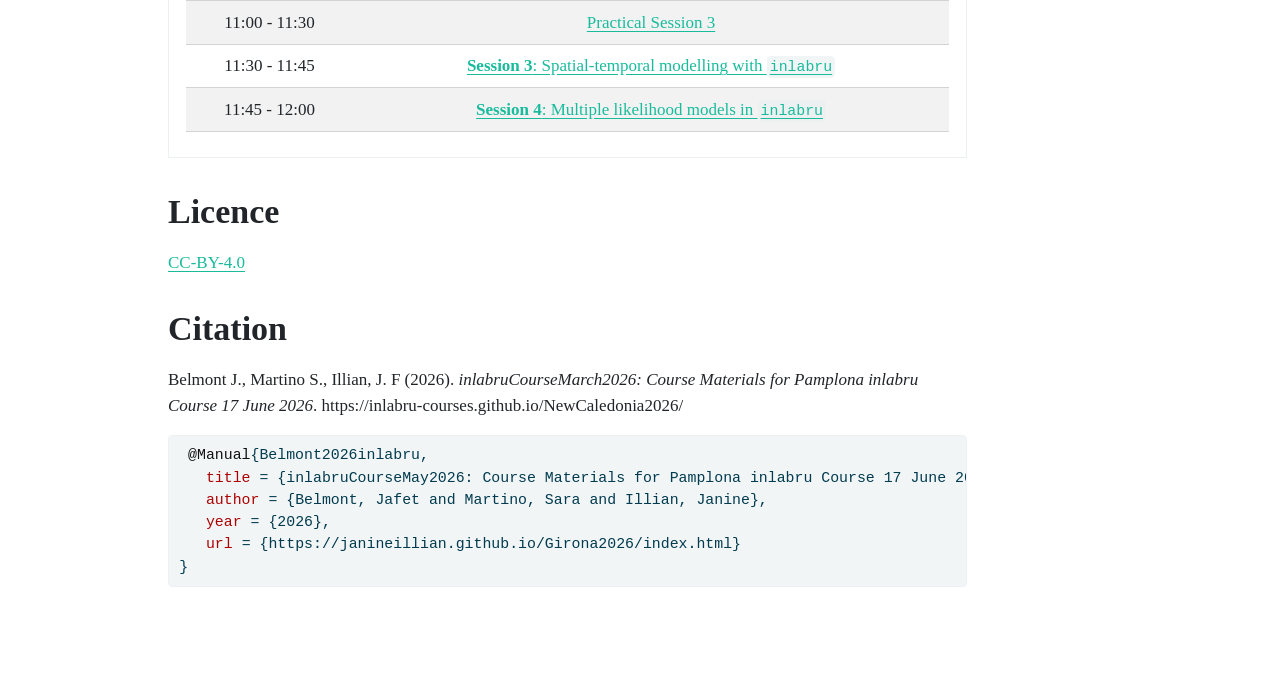
==== commit f4067249: "Built site for gh-pages" ====
--- a/index.html
+++ b/index.html
@@ -144,52 +144,20 @@
     </a>
     <ul class="dropdown-menu" aria-labelledby="nav-menu-slides">    
         <li>
-    <a class="dropdown-item" href="./Slides_Janine_pdf/intro_slides_inlabru_course.pdf">
- <span class="dropdown-text">Slides Intro</span></a>
-  </li>  
-        <li>
     <a class="dropdown-item" href="./slides/slides_1.html">
  <span class="dropdown-text">Slides 1 - Introduction</span></a>
   </li>  
         <li>
-    <a class="dropdown-item" href="./slides/slides_2.html">
- <span class="dropdown-text">Slides 2 - Practical tips</span></a>
-  </li>  
-        <li>
-    <a class="dropdown-item" href="./slides/slides_3.html">
- <span class="dropdown-text">Slides 3 - Temporal Models</span></a>
-  </li>  
-        <li>
-    <a class="dropdown-item" href="./Slides_Janine_pdf/inla_inlabru_comparison.pdf" target="_blank">
- <span class="dropdown-text">Lecture 3a - Comparison INLA and inlabru (PDF)</span></a>
-  </li>  
-        <li>
-    <a class="dropdown-item" href="./Slides_Janine_pdf/slides_session4_inlabru.pdf" target="_blank">
- <span class="dropdown-text">Lecture 4 - Intro to spatial modelling (PDF)</span></a>
-  </li>  
-        <li>
-    <a class="dropdown-item" href="./Slides_Janine_pdf/slides_session5_inlabru.pdf" target="_blank">
- <span class="dropdown-text">Lecture 5 - Area Data (PDF)</span></a>
-  </li>  
-        <li>
-    <a class="dropdown-item" href="./Slides_Janine_pdf/slides_session6_inlabru.pdf" target="_blank">
- <span class="dropdown-text">Lecture 6 - Geostatistics (PDF)</span></a>
-  </li>  
-        <li>
-    <a class="dropdown-item" href="./Slides_Janine_pdf/slides_session7_inlabru.pdf" target="_blank">
- <span class="dropdown-text">Lecture 7 - Point Processes (PDF)</span></a>
+    <a class="dropdown-item" href="./Slides_Janine_pdf/slides_spatial_modelling.pdf" target="_blank">
+ <span class="dropdown-text">Lecture 3 - Spatial modelling with inlabru (PDF)</span></a>
   </li>  
         <li>
     <a class="dropdown-item" href="./slides/slides_spatioTemporal.html">
- <span class="dropdown-text">Slides 8 - Spatio-Temporal Models</span></a>
-  </li>  
-        <li>
-    <a class="dropdown-item" href="./slides/slides_Model_Comparison.html">
- <span class="dropdown-text">Slides 9 - Model Comparison</span></a>
+ <span class="dropdown-text">Slides 4 - Spatio-Temporal Models</span></a>
   </li>  
         <li>
     <a class="dropdown-item" href="./Slides_Janine_pdf/slides_session10_inlabru.pdf" target="_blank">
- <span class="dropdown-text">Slides 10 - Multiple Likelihoods Models</span></a>
+ <span class="dropdown-text">Slides 5 - Multiple Likelihoods Models</span></a>
   </li>  
     </ul>
   </li>
@@ -207,24 +175,8 @@
  <span class="dropdown-text">Practical 2 - Fit GLMM</span></a>
   </li>  
         <li>
-    <a class="dropdown-item" href="./day2_practical_3.html">
- <span class="dropdown-text">Practical 3 - Temporal Models</span></a>
-  </li>  
-        <li>
-    <a class="dropdown-item" href="./day2_practical_4.html">
- <span class="dropdown-text">Practical 4 - Spatial Data Types</span></a>
-  </li>  
-        <li>
     <a class="dropdown-item" href="./day3_practical_5.html">
  <span class="dropdown-text">Practical 5 - Spatial Models</span></a>
-  </li>  
-        <li>
-    <a class="dropdown-item" href="./day4_practical_6.html">
- <span class="dropdown-text">Practical 6 - Spatio-Temporal Models and Model Comparison</span></a>
-  </li>  
-        <li>
-    <a class="dropdown-item" href="./day4_practical_7.html">
- <span class="dropdown-text">Practical 7 - Multiple Likelihoods Models</span></a>
   </li>  
     </ul>
   </li>
@@ -358,11 +310,19 @@
 </tr>
 <tr class="even">
 <td style="text-align: center;">10:00 - 11:00</td>
-<td style="text-align: center;"><a href="Slides_Janine_pdf/slides_spatial_modelling.pdf"><strong>Session 3</strong>: Spatial modelling with <code>inlabru</code></a></td>
+<td style="text-align: center;"><a href="Slides_Janine_pdf/slides_spatial_modelling.pdf"><strong>Session 2</strong>: Spatial modelling with <code>inlabru</code></a></td>
 </tr>
 <tr class="odd">
-<td style="text-align: center;">11:00 - 12:00</td>
-<td style="text-align: center;"><a href="slides/slides_3.html"><strong>Session 3</strong>: Spatial-temporal and advanced modelling with <code>inlabru</code></a></td>
+<td style="text-align: center;">11:00 - 11:30</td>
+<td style="text-align: center;"><a href="day3_practical_5.html">Practical Session 3</a></td>
+</tr>
+<tr class="even">
+<td style="text-align: center;">11:30 - 11:45</td>
+<td style="text-align: center;"><a href="slides/slides_spatioTemporal.html"><strong>Session 3</strong>: Spatial-temporal modelling with <code>inlabru</code></a></td>
+</tr>
+<tr class="odd">
+<td style="text-align: center;">11:45 - 12:00</td>
+<td style="text-align: center;"><a href="Slides_Janine_pdf/slides_session_10_inlabru.pdf"><strong>Session 4</strong>: Multiple likelihood models in <code>inlabru</code></a></td>
 </tr>
 </tbody>
 </table>
